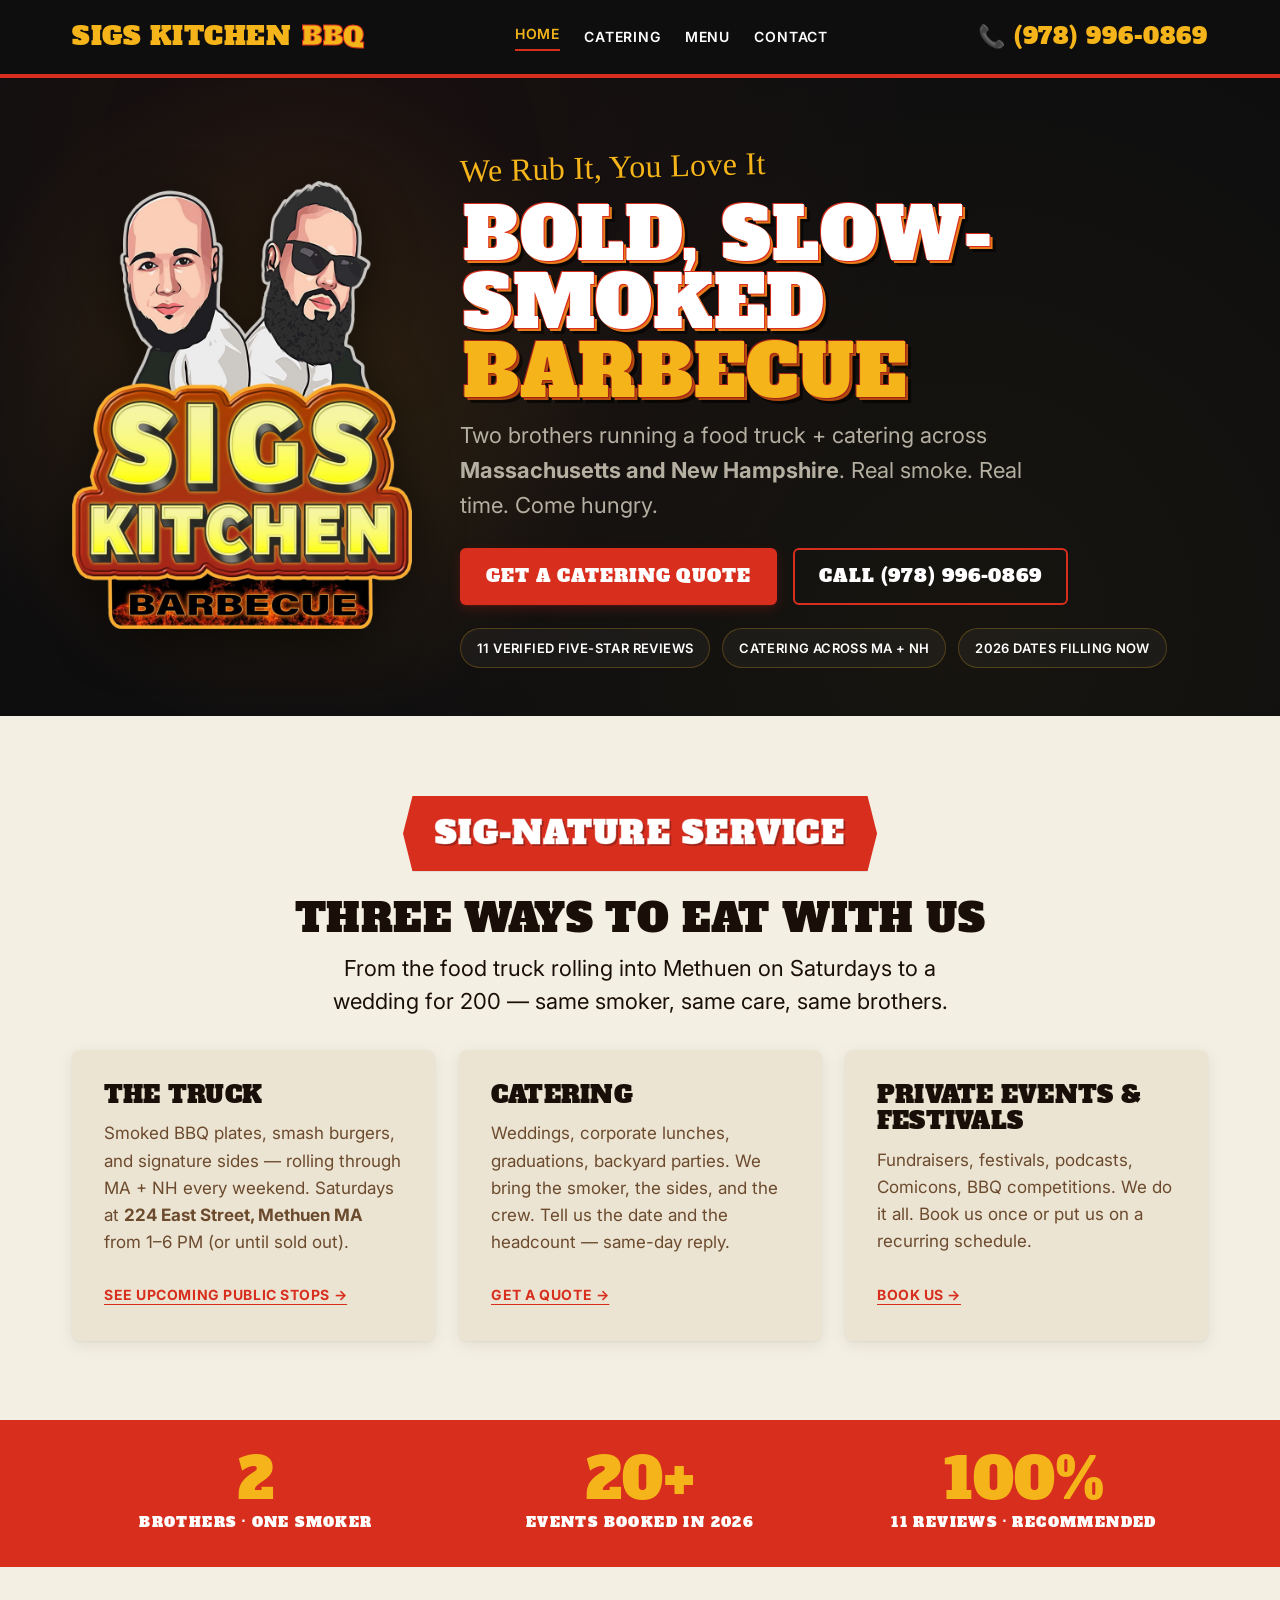
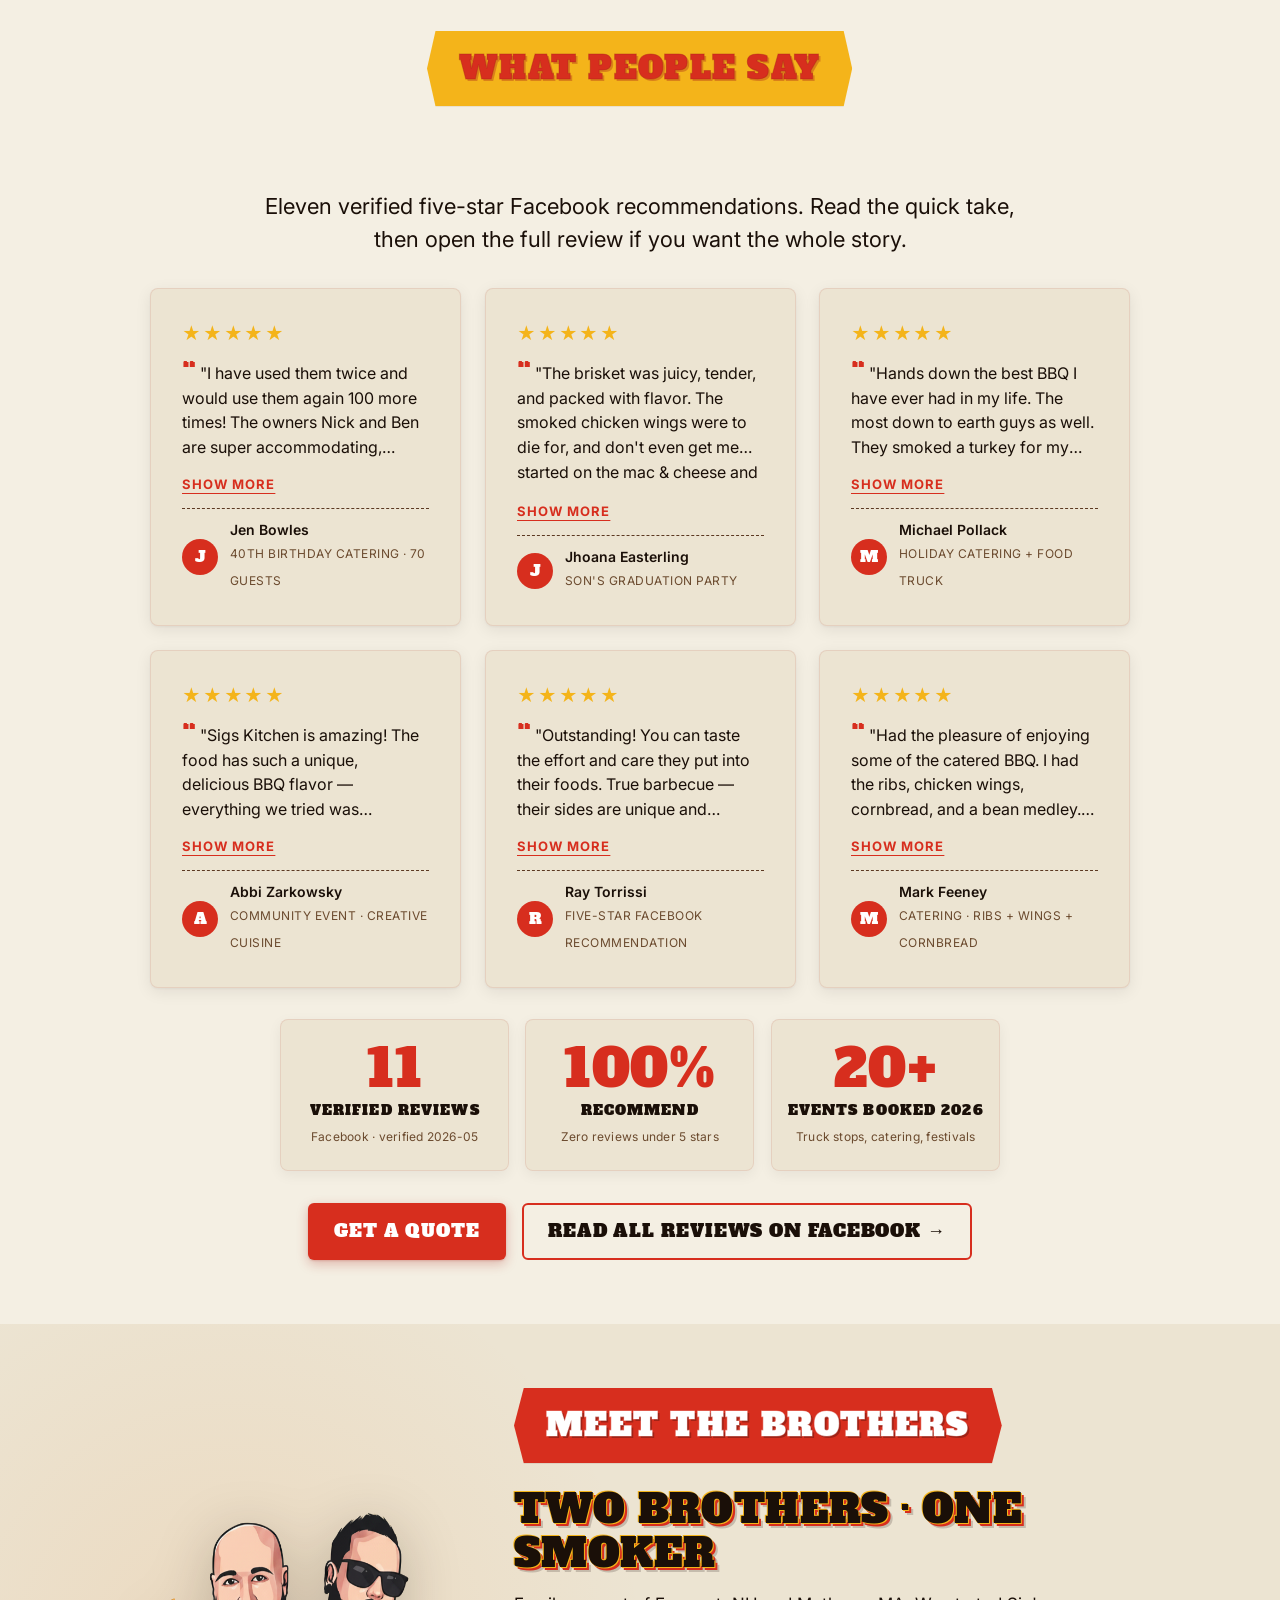
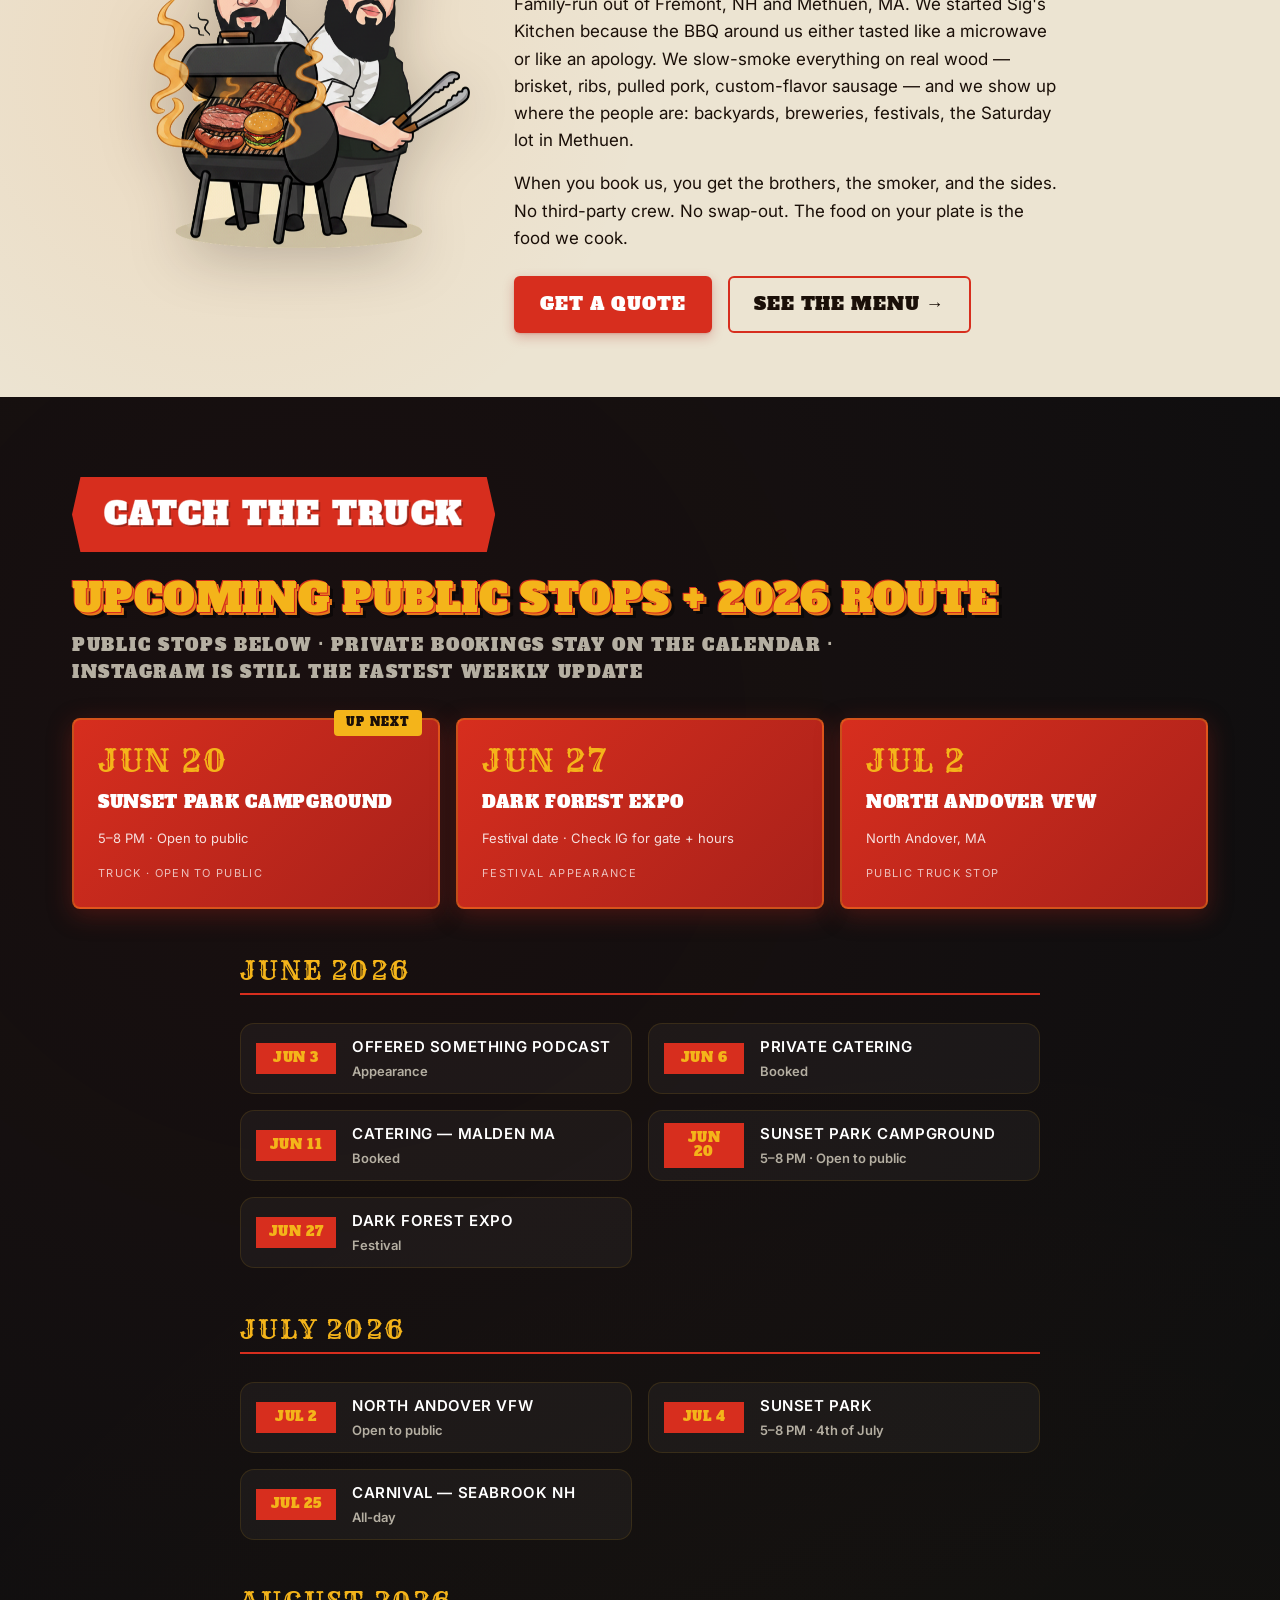
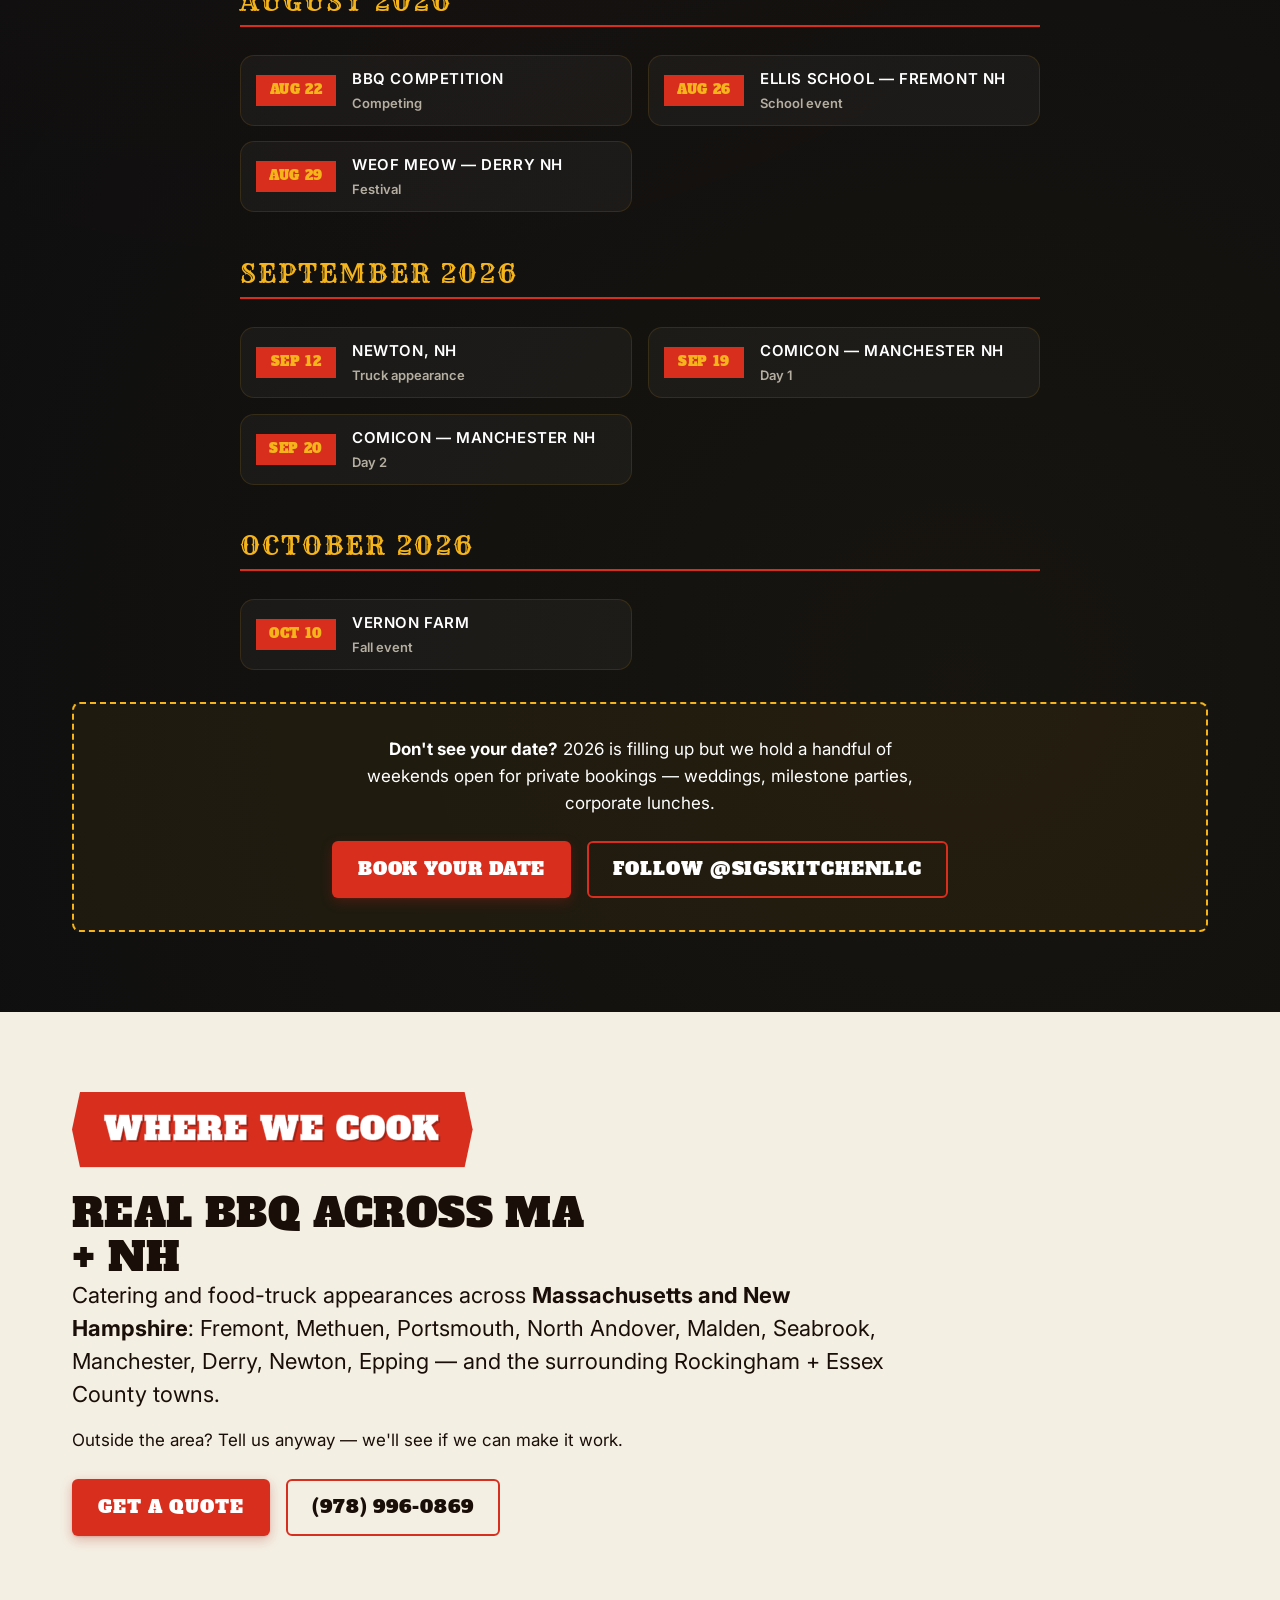
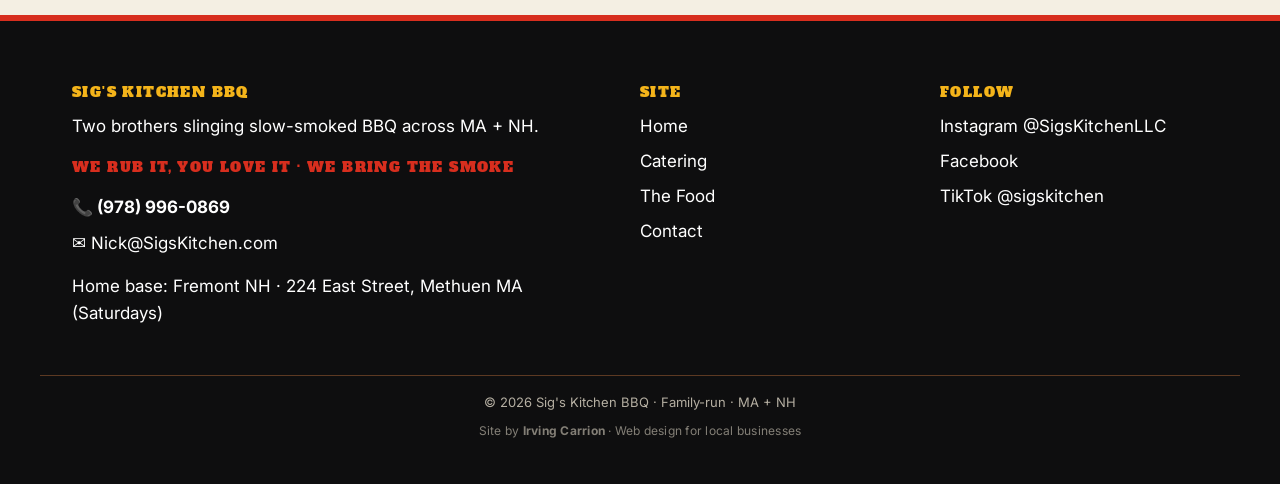
==== index.html @ d3a57be6 "Refine homepage polish after impeccable review" ====
<!doctype html>
<html lang="en">
<head>
  <meta charset="utf-8">
  <meta name="viewport" content="width=device-width, initial-scale=1, viewport-fit=cover">
  <meta name="theme-color" content="#0E0E0F">
  <title>Sig's Kitchen BBQ — Slow-Smoked BBQ Food Truck & Catering · Fremont, NH + Methuen, MA</title>
  <meta name="description" content="Slow-smoked BBQ food truck and catering by two brothers out of Fremont, NH + Methuen, MA. Real wood, real smoke. Get a catering quote or follow upcoming public stops across Massachusetts and New Hampshire.">
  <meta name="brand-slug" content="sigs-kitchen-americana-festival">
  <meta property="og:title" content="Sig's Kitchen BBQ — Slow-Smoked BBQ, Two Brothers, MA + NH">
  <meta property="og:description" content="We Rub It, You Love It. Food truck + catering. Get a quote or follow upcoming public stops.">
  <meta property="og:image" content="https://irving1211.github.io/sigs-kitchen-bbq/img/og-image.jpg?v=1">
  <meta property="og:image:width" content="1200">
  <meta property="og:image:height" content="630">
  <meta property="og:image:type" content="image/jpeg">
  <meta property="og:image:alt" content="Sig's Kitchen Barbecue logo — Nick and Ben above the SIGS KITCHEN BARBECUE wordmark">
  <meta property="og:type" content="restaurant.restaurant">
  <meta property="og:url" content="https://sigskitchen.com/">
  <meta name="twitter:card" content="summary_large_image">
  <meta name="twitter:image" content="https://irving1211.github.io/sigs-kitchen-bbq/img/og-image.jpg?v=1">
  <link rel="icon" type="image/png" href="img/sigs-kitchen-logo.png">
  <link rel="canonical" href="https://sigskitchen.com/">
  <link rel="preconnect" href="https://fonts.googleapis.com">
  <link rel="preconnect" href="https://fonts.gstatic.com" crossorigin>
  <link rel="stylesheet" href="https://fonts.googleapis.com/css2?family=Alfa+Slab+One&family=Inter:wght@400;500;600;700&family=Permanent+Marker&family=Rye&display=swap">
  <link rel="stylesheet" href="styles.css?v=9">
  <script type="application/ld+json">
  {
    "@context": "https://schema.org",
    "@type": ["Restaurant","Caterer","FoodEstablishment"],
    "@id": "https://sigskitchen.com/#business",
    "name": "Sig's Kitchen BBQ",
    "alternateName": "Sigs Kitchen BBQ",
    "url": "https://sigskitchen.com/",
    "telephone": "+1-978-996-0869",
    "email": "Nick@SigsKitchen.com",
    "priceRange": "$$",
    "servesCuisine": "American (Barbecue)",
    "image": "https://irving1211.github.io/sigs-kitchen-bbq/img/og-image.jpg",
    "description": "Slow-smoked BBQ food truck and catering by two brothers serving Massachusetts and New Hampshire.",
    "address": [
      { "@type": "PostalAddress", "addressLocality": "Fremont", "addressRegion": "NH", "addressCountry": "US" },
      { "@type": "PostalAddress", "streetAddress": "224 East Street", "addressLocality": "Methuen", "addressRegion": "MA", "addressCountry": "US" }
    ],
    "areaServed": [
      {"@type":"City","name":"Fremont, NH"},
      {"@type":"City","name":"Methuen, MA"},
      {"@type":"City","name":"Portsmouth, NH"},
      {"@type":"City","name":"North Andover, MA"},
      {"@type":"City","name":"Malden, MA"},
      {"@type":"City","name":"Manchester, NH"},
      {"@type":"City","name":"Derry, NH"},
      {"@type":"City","name":"Epping, NH"},
      {"@type":"City","name":"Seabrook, NH"},
      {"@type":"State","name":"New Hampshire"},
      {"@type":"State","name":"Massachusetts"}
    ],
    "sameAs": [
      "https://www.facebook.com/p/Sigs-Kitchen-BBQ-61572174508141/",
      "https://www.instagram.com/SigsKitchenLLC/",
      "https://www.tiktok.com/@sigskitchen"
    ],
    "aggregateRating": {
      "@type": "AggregateRating",
      "ratingValue": "5",
      "reviewCount": "11",
      "bestRating": "5",
      "worstRating": "1"
    }
  }
  </script>
  <script defer src="js/polish.js?v=9"></script>
</head>
<body>

<!-- HEADER -->
<header class="site-header">
  <div class="container site-header__inner">
    <a class="site-header__brand" href="index.html" aria-label="Sig's Kitchen BBQ home">
      <span>SIGS KITCHEN</span><span class="outline">BBQ</span>
    </a>
    <button class="site-nav__toggle" aria-controls="site-nav" aria-expanded="false" aria-label="Open menu" type="button">
      <span></span><span></span><span></span>
    </button>
    <nav class="site-nav" id="site-nav" aria-label="Main">
      <a href="index.html" class="active">Home</a>
      <a href="catering.html">Catering</a>
      <a href="menu.html">Menu</a>
      <a href="contact.html">Contact</a>
    </nav>
    <a class="site-header__phone" href="tel:+19789960869">(978) 996-0869</a>
  </div>
</header>

<!-- HERO (split layout — art beside copy on desktop, stacked on mobile) -->
<section class="hero hero--split">
  <div class="container">
    <img class="hero--split__art"
         src="img/sigs-kitchen-logo.png?v=4"
         alt="Sig's Kitchen Barbecue — official logo featuring Nick and Ben"
         width="800" height="1052" loading="eager">
    <div class="hero--split__copy">
      <span class="hero__tagline">We Rub It, You Love It</span>
      <h1>Bold, Slow-Smoked <span class="accent">Barbecue</span></h1>
      <p class="hero__subhead">Two brothers running a food truck + catering across <strong>Massachusetts and New Hampshire</strong>. Real smoke. Real time. Come hungry.</p>
      <div class="btn-group">
        <a class="btn btn--primary" href="catering.html#quote">Get a Catering Quote</a>
        <a class="btn btn--ghost-dark" href="tel:+19789960869">Call (978) 996-0869</a>
      </div>
      <ul class="hero-trust-list" aria-label="Quick proof points">
        <li>11 verified five-star reviews</li>
        <li>Catering across MA + NH</li>
        <li>2026 dates filling now</li>
      </ul>
    </div>
  </div>
</section>

<!-- SERVICE MIX -->
<section class="service-mix">
  <div class="container">
    <span class="ribbon">Sig-Nature Service</span>
    <h2 style="margin-bottom: var(--space-2);">Three ways to eat with us</h2>
    <p class="lede muted" style="max-width:46ch; margin:0 auto;">From the food truck rolling into Methuen on Saturdays to a wedding for 200 — same smoker, same care, same brothers.</p>

    <div class="service-mix__grid">
      <article class="service-card">
        <h3>The Truck</h3>
        <p>Smoked BBQ plates, smash burgers, and signature sides — rolling through MA + NH every weekend. Saturdays at <strong>224 East Street, Methuen MA</strong> from 1–6 PM (or until sold out).</p>
        <a href="#schedule">See upcoming public stops →</a>
      </article>
      <article class="service-card">
        <h3>Catering</h3>
        <p>Weddings, corporate lunches, graduations, backyard parties. We bring the smoker, the sides, and the crew. Tell us the date and the headcount — same-day reply.</p>
        <a href="catering.html#quote">Get a quote →</a>
      </article>
      <article class="service-card">
        <h3>Private Events & Festivals</h3>
        <p>Fundraisers, festivals, podcasts, Comicons, BBQ competitions. We do it all. Book us once or put us on a recurring schedule.</p>
        <a href="catering.html#quote">Book us →</a>
      </article>
    </div>
  </div>
</section>

<!-- TRUST STRIP -->
<section class="trust-strip">
  <div class="container">
    <div class="trust-strip__grid">
      <div class="trust-item">
        <span class="trust-item__num">2</span>
        <span class="trust-item__label">Brothers · One Smoker</span>
      </div>
      <div class="trust-item">
        <span class="trust-item__num">20+</span>
        <span class="trust-item__label">Events booked in 2026</span>
      </div>
      <div class="trust-item">
        <span class="trust-item__num">100%</span>
        <span class="trust-item__label">11 reviews · Recommended</span>
      </div>
    </div>
  </div>
</section>

<!-- PROOF — 3 verbatim Facebook recommendation quotes, real names, real
     events. Pulled directly from the 11 verified five-star reviews. Stat
     strip + "Read All" CTA still surface the aggregate below. -->
<section class="proof-section">
  <div class="container">
    <span class="ribbon ribbon--yellow">What People Say</span>
    <h2 style="margin-bottom: var(--space-3);">Real Smoke · Real Reviews · Real People</h2>
    <p class="lede" style="max-width:54ch; margin:0 auto;">Eleven verified five-star Facebook recommendations. Read the quick take, then open the full review if you want the whole story.</p>

    <div class="proof-grid proof-grid--expandable proof-grid--home">
      <article class="proof-card">
        <div class="proof-card__stars" role="img" aria-label="Five star rating">★★★★★</div>
        <p class="proof-card__quote">"I have used them twice and would use them again 100 more times! The owners Nick and Ben are super accommodating, hilarious and truly put love into their food. We used them as catering for a big 40th birthday party for about 70 people and everyone couldn't stop talking about the smoked meat, Mac &amp; Cheese and pickles!"</p>
        <button class="proof-card__toggle" type="button" aria-expanded="false" hidden>Show more</button>
        <div class="proof-card__attribution">
          <span class="proof-card__avatar" aria-hidden="true">J</span>
          <span>
            <span class="proof-card__name">Jen Bowles</span>
            <span class="proof-card__source">40th birthday catering · 70 guests</span>
          </span>
        </div>
      </article>

      <article class="proof-card">
        <div class="proof-card__stars" role="img" aria-label="Five star rating">★★★★★</div>
        <p class="proof-card__quote">"The brisket was juicy, tender, and packed with flavor. The smoked chicken wings were to die for, and don't even get me started on the mac &amp; cheese and potato salad. From the moment we first reached out, Nick and Ben were amazing to work with."</p>
        <button class="proof-card__toggle" type="button" aria-expanded="false" hidden>Show more</button>
        <div class="proof-card__attribution">
          <span class="proof-card__avatar" aria-hidden="true">J</span>
          <span>
            <span class="proof-card__name">Jhoana Easterling</span>
            <span class="proof-card__source">Son's graduation party</span>
          </span>
        </div>
      </article>

      <article class="proof-card">
        <div class="proof-card__stars" role="img" aria-label="Five star rating">★★★★★</div>
        <p class="proof-card__quote">"Hands down the best BBQ I have ever had in my life. The most down to earth guys as well. They smoked a turkey for my holiday event and the entire family was raving and fighting over the leftovers!"</p>
        <button class="proof-card__toggle" type="button" aria-expanded="false" hidden>Show more</button>
        <div class="proof-card__attribution">
          <span class="proof-card__avatar" aria-hidden="true">M</span>
          <span>
            <span class="proof-card__name">Michael Pollack</span>
            <span class="proof-card__source">Holiday catering + food truck</span>
          </span>
        </div>
      </article>

      <article class="proof-card">
        <div class="proof-card__stars" role="img" aria-label="Five star rating">★★★★★</div>
        <p class="proof-card__quote">"Sigs Kitchen is amazing! The food has such a unique, delicious BBQ flavor — everything we tried was incredible, and the portion sizes are HUGE! On top of that, the team is so kind and wonderful to work with."</p>
        <button class="proof-card__toggle" type="button" aria-expanded="false" hidden>Show more</button>
        <div class="proof-card__attribution">
          <span class="proof-card__avatar" aria-hidden="true">A</span>
          <span>
            <span class="proof-card__name">Abbi Zarkowsky</span>
            <span class="proof-card__source">Community event · creative cuisine</span>
          </span>
        </div>
      </article>

      <article class="proof-card">
        <div class="proof-card__stars" role="img" aria-label="Five star rating">★★★★★</div>
        <p class="proof-card__quote">"Outstanding! You can taste the effort and care they put into their foods. True barbecue — their sides are unique and perfect as well."</p>
        <button class="proof-card__toggle" type="button" aria-expanded="false" hidden>Show more</button>
        <div class="proof-card__attribution">
          <span class="proof-card__avatar" aria-hidden="true">R</span>
          <span>
            <span class="proof-card__name">Ray Torrissi</span>
            <span class="proof-card__source">Five-star Facebook recommendation</span>
          </span>
        </div>
      </article>

      <article class="proof-card">
        <div class="proof-card__stars" role="img" aria-label="Five star rating">★★★★★</div>
        <p class="proof-card__quote">"Had the pleasure of enjoying some of the catered BBQ. I had the ribs, chicken wings, cornbread, and a bean medley. These guys can COOK. The chicken wing skin was crisp with juicy meats. The ribs fell off the bone."</p>
        <button class="proof-card__toggle" type="button" aria-expanded="false" hidden>Show more</button>
        <div class="proof-card__attribution">
          <span class="proof-card__avatar" aria-hidden="true">M</span>
          <span>
            <span class="proof-card__name">Mark Feeney</span>
            <span class="proof-card__source">Catering · ribs + wings + cornbread</span>
          </span>
        </div>
      </article>
    </div>

    <!-- 3-card stat grid — equal width on desktop, clean stack on mobile. -->
    <div class="proof-stats-grid" role="group" aria-label="Sig's Kitchen verified stats">
      <div class="stat-card">
        <span class="stat-card__num" data-count-to="11">11</span>
        <span class="stat-card__label">Verified Reviews</span>
        <span class="stat-card__sub">Facebook · verified 2026-05</span>
      </div>
      <div class="stat-card">
        <span class="stat-card__num" data-count-to="100" data-count-suffix="%">100%</span>
        <span class="stat-card__label">Recommend</span>
        <span class="stat-card__sub">Zero reviews under 5 stars</span>
      </div>
      <div class="stat-card">
        <span class="stat-card__num" data-count-to="20" data-count-suffix="+">20+</span>
        <span class="stat-card__label">Events Booked 2026</span>
        <span class="stat-card__sub">Truck stops, catering, festivals</span>
      </div>
    </div>

    <div class="btn-group btn-group--center">
      <a class="btn btn--primary" href="catering.html#quote">Get a Quote</a>
      <a class="btn btn--ghost-cream" href="https://www.facebook.com/p/Sigs-Kitchen-BBQ-61572174508141/" rel="noopener" target="_blank">Read All Reviews on Facebook →</a>
    </div>
  </div>
</section>

<!-- ABOUT MINI — face + story beat -->
<section class="about-mini">
  <div class="container">
    <div class="about-mini__inner">
      <img class="about-mini__art"
           src="img/brothers-smoker.png?v=4"
           alt="The Sig's Kitchen brothers working at the smoker"
           width="320" height="320" loading="lazy">
      <div class="about-mini__copy">
        <span class="ribbon">Meet the Brothers</span>
        <h2>Two Brothers · One Smoker</h2>
        <p>Family-run out of Fremont, NH and Methuen, MA. We started Sig's Kitchen because the BBQ around us either tasted like a microwave or like an apology. We slow-smoke everything on real wood — brisket, ribs, pulled pork, custom-flavor sausage — and we show up where the people are: backyards, breweries, festivals, the Saturday lot in Methuen.</p>
        <p>When you book us, you get the brothers, the smoker, and the sides. No third-party crew. No swap-out. The food on your plate is the food we cook.</p>
        <div class="btn-group">
          <a class="btn btn--primary" href="catering.html#quote">Get a Quote</a>
          <a class="btn btn--ghost-cream" href="menu.html">See the Menu →</a>
        </div>
      </div>
    </div>
  </div>
</section>

<!-- 2026 SCHEDULE — Catch the Truck (3 next-stop hero cards + month-grouped grid + inline CTA) -->
<section class="schedule schedule--enhanced" id="schedule">
  <div class="container">
    <span class="ribbon">Catch the Truck</span>
    <h2>Upcoming Public Stops + 2026 Route</h2>
    <p class="schedule__subhead">Public stops below · private bookings stay on the calendar · Instagram is still the fastest weekly update</p>

    <!-- NEXT 3 STOPS — hero cards -->
    <div class="schedule__hero" aria-label="Next three stops">
      <article class="next-stop-card">
        <span class="next-stop-card__badge">Up Next</span>
        <span class="next-stop-card__date">JUN 20</span>
        <span class="next-stop-card__where">Sunset Park Campground</span>
        <span class="next-stop-card__time">5–8 PM · Open to public</span>
        <span class="next-stop-card__type">Truck · Open to public</span>
      </article>
      <article class="next-stop-card">
        <span class="next-stop-card__date">JUN 27</span>
        <span class="next-stop-card__where">Dark Forest Expo</span>
        <span class="next-stop-card__time">Festival date · Check IG for gate + hours</span>
        <span class="next-stop-card__type">Festival appearance</span>
      </article>
      <article class="next-stop-card">
        <span class="next-stop-card__date">JUL 2</span>
        <span class="next-stop-card__where">North Andover VFW</span>
        <span class="next-stop-card__time">North Andover, MA</span>
        <span class="next-stop-card__type">Public truck stop</span>
      </article>
    </div>

    <!-- FULL ROUTE — month-grouped -->
    <div class="schedule__list" aria-label="Full 2026 route">
      <h3 class="schedule__month-header">June 2026</h3>
      <div class="schedule__item"><span class="schedule__date">JUN 3</span><span class="schedule__where">Offered Something Podcast<span class="schedule__time">Appearance</span></span></div>
      <div class="schedule__item"><span class="schedule__date">JUN 6</span><span class="schedule__where">Private Catering<span class="schedule__time">Booked</span></span></div>
      <div class="schedule__item"><span class="schedule__date">JUN 11</span><span class="schedule__where">Catering — Malden MA<span class="schedule__time">Booked</span></span></div>
      <div class="schedule__item"><span class="schedule__date">JUN 20</span><span class="schedule__where">Sunset Park Campground<span class="schedule__time">5–8 PM · Open to public</span></span></div>
      <div class="schedule__item"><span class="schedule__date">JUN 27</span><span class="schedule__where">Dark Forest Expo<span class="schedule__time">Festival</span></span></div>

      <h3 class="schedule__month-header">July 2026</h3>
      <div class="schedule__item"><span class="schedule__date">JUL 2</span><span class="schedule__where">North Andover VFW<span class="schedule__time">Open to public</span></span></div>
      <div class="schedule__item"><span class="schedule__date">JUL 4</span><span class="schedule__where">Sunset Park<span class="schedule__time">5–8 PM · 4th of July</span></span></div>
      <div class="schedule__item"><span class="schedule__date">JUL 25</span><span class="schedule__where">Carnival — Seabrook NH<span class="schedule__time">All-day</span></span></div>

      <h3 class="schedule__month-header">August 2026</h3>
      <div class="schedule__item"><span class="schedule__date">AUG 22</span><span class="schedule__where">BBQ Competition<span class="schedule__time">Competing</span></span></div>
      <div class="schedule__item"><span class="schedule__date">AUG 26</span><span class="schedule__where">Ellis School — Fremont NH<span class="schedule__time">School event</span></span></div>
      <div class="schedule__item"><span class="schedule__date">AUG 29</span><span class="schedule__where">WEOF Meow — Derry NH<span class="schedule__time">Festival</span></span></div>

      <h3 class="schedule__month-header">September 2026</h3>
      <div class="schedule__item"><span class="schedule__date">SEP 12</span><span class="schedule__where">Newton, NH<span class="schedule__time">Truck appearance</span></span></div>
      <div class="schedule__item"><span class="schedule__date">SEP 19</span><span class="schedule__where">Comicon — Manchester NH<span class="schedule__time">Day 1</span></span></div>
      <div class="schedule__item"><span class="schedule__date">SEP 20</span><span class="schedule__where">Comicon — Manchester NH<span class="schedule__time">Day 2</span></span></div>

      <h3 class="schedule__month-header">October 2026</h3>
      <div class="schedule__item"><span class="schedule__date">OCT 10</span><span class="schedule__where">Vernon Farm<span class="schedule__time">Fall event</span></span></div>
    </div>

    <!-- INLINE CTA inside the schedule block -->
    <div class="schedule__inline-cta">
      <p><strong>Don't see your date?</strong> 2026 is filling up but we hold a handful of weekends open for private bookings — weddings, milestone parties, corporate lunches.</p>
      <div class="btn-group btn-group--center">
        <a class="btn btn--primary" href="catering.html#quote">Book Your Date</a>
        <a class="btn btn--ghost-dark" href="https://www.instagram.com/SigsKitchenLLC/" rel="noopener" target="_blank">Follow @SigsKitchenLLC</a>
      </div>
    </div>
  </div>
</section>

<!-- SERVICE AREA -->
<section class="surface-cream">
  <div class="container">
    <span class="ribbon">Where We Cook</span>
    <h2 style="max-width:18ch;">Real BBQ across MA + NH</h2>
    <p class="lede">Catering and food-truck appearances across <strong>Massachusetts and New Hampshire</strong>: Fremont, Methuen, Portsmouth, North Andover, Malden, Seabrook, Manchester, Derry, Newton, Epping — and the surrounding Rockingham + Essex County towns.</p>
    <p>Outside the area? Tell us anyway — we'll see if we can make it work.</p>
    <div class="btn-group">
      <a class="btn btn--primary" href="catering.html#quote">Get a Quote</a>
      <a class="btn btn--ghost-cream" href="tel:+19789960869">(978) 996-0869</a>
    </div>
  </div>
</section>

<!-- FOOTER -->
<footer class="site-footer">
  <div class="container site-footer__grid">
    <div>
      <h3>Sig's Kitchen BBQ</h3>
      <p>Two brothers slinging slow-smoked BBQ across MA + NH.</p>
      <p class="tagline">We Rub It, You Love It · We Bring the Smoke</p>
      <p style="margin-top: var(--space-3);">
        <a href="tel:+19789960869"><strong>📞 (978) 996-0869</strong></a>
        <a href="mailto:Nick@SigsKitchen.com">✉ Nick@SigsKitchen.com</a>
      </p>
      <p class="muted">Home base: Fremont NH · 224 East Street, Methuen MA (Saturdays)</p>
    </div>
    <div>
      <h3>Site</h3>
      <a href="index.html">Home</a>
      <a href="catering.html">Catering</a>
      <a href="menu.html">The Food</a>
      <a href="contact.html">Contact</a>
    </div>
    <div>
      <h3>Follow</h3>
      <a href="https://www.instagram.com/SigsKitchenLLC/" target="_blank" rel="noopener">Instagram @SigsKitchenLLC</a>
      <a href="https://www.facebook.com/p/Sigs-Kitchen-BBQ-61572174508141/" target="_blank" rel="noopener">Facebook</a>
      <a href="https://www.tiktok.com/@sigskitchen" target="_blank" rel="noopener">TikTok @sigskitchen</a>
    </div>
  </div>
  <div class="container site-footer__legal">
    © 2026 Sig's Kitchen BBQ · Family-run · MA + NH
  </div>
  <div class="container site-footer__credit">Site by <strong>Irving Carrion</strong> · Web design for local businesses</div>
</footer>

<!-- MOBILE STICKY BAR -->
<nav class="mobile-bar" aria-label="Quick actions">
  <a class="call" href="tel:+19789960869">📞 Call</a>
  <a class="quote" href="catering.html#quote">Get a Quote</a>
</nav>

</body>
</html>
---- styles.css ----
/* =========================================================================
   Sig's Kitchen BBQ — sigs-kitchen-americana-festival design system
   Per _brand/sigs-kitchen-design-system.md
   Loaded as design-system-constraints Mode A output
   ========================================================================= */

/* ---------- TOKENS ---------- */
:root {
  /* Palette (matches their FB poster palette exactly) */
  --bg-primary:    #0E0E0F;
  --bg-warm-cream: #F4EFE3;
  --bg-cream-deep: #ECE4D2;
  --accent-red:    #D72E1E;
  --accent-red-dk: #A8211A;
  --accent-yellow: #F4B41A;
  --accent-orange: #E87A1B;
  --text-on-dark:  #FFFFFF;
  --text-on-cream: #1A0F08;
  --text-muted-dark: #B5AFA2;
  --text-muted-cream: #6B4A2E;
  --border-warm:   #5C3922;
  --shadow-warm:   rgba(20, 8, 4, 0.15);

  /* Spacing (8pt grid) */
  --space-1: 8px;
  --space-2: 12px;
  --space-3: 16px;
  --space-4: 24px;
  --space-5: 32px;
  --space-6: 48px;
  --space-7: 64px;
  --space-8: 80px;
  --space-9: 120px;

  /* Type scale (fluid) */
  --fs-body:     clamp(16px, 1.5vw + 12px, 17px);
  --fs-h3:       clamp(20px, 2vw + 16px, 24px);
  --fs-h2:       clamp(28px, 3vw + 20px, 40px);
  --fs-h1:       clamp(40px, 6vw + 24px, 72px);

  /* Type stacks */
  --font-display: 'Alfa Slab One', 'Anton', 'Bebas Neue', Impact, sans-serif;
  --font-body:    'Inter', -apple-system, system-ui, sans-serif;
  /* Poster typography (2026-05-16 Pass C): brush script + Western stamp. */
  --font-script:  'Permanent Marker', 'Caveat Brush', 'Bradley Hand', cursive;
  --font-stamp:   'Rye', 'Alfa Slab One', Impact, sans-serif;

  /* Radii */
  --r-btn: 6px;
  --r-card: 8px;
}

/* ---------- RESET ---------- */
*,*::before,*::after { box-sizing: border-box; }
html { -webkit-text-size-adjust: 100%; }
body {
  margin: 0;
  overflow-x: hidden;
  font-family: var(--font-body);
  font-size: var(--fs-body);
  line-height: 1.6;
  color: var(--text-on-cream);
  background: var(--bg-warm-cream);
  -webkit-font-smoothing: antialiased;
}
img { max-width: 100%; height: auto; display: block; }
a { color: inherit; text-decoration: none; }
button { font-family: inherit; cursor: pointer; }

/* ---------- LAYOUT ---------- */
.container {
  width: 100%;
  max-width: 1200px;
  margin: 0 auto;
  padding-inline: var(--space-3);
}
@media (min-width: 768px) {
  .container { padding-inline: var(--space-5); }
}

section { padding-block: var(--space-7); }
@media (min-width: 1024px) { section { padding-block: var(--space-8); } }

/* Surface modes */
.surface-dark {
  background: var(--bg-primary);
  color: var(--text-on-dark);
}
.surface-dark p { color: var(--text-on-dark); }
.surface-dark .muted { color: var(--text-muted-dark); }

.surface-cream {
  background: var(--bg-warm-cream);
  color: var(--text-on-cream);
}
.surface-cream .muted { color: var(--text-muted-cream); }

.surface-cream-deep { background: var(--bg-cream-deep); }

/* ---------- HEADER ---------- */
.site-header {
  background: var(--bg-primary);
  color: var(--text-on-dark);
  border-bottom: 4px solid var(--accent-red);
  padding-block: var(--space-2);
  position: sticky;
  top: 0;
  z-index: 50;
}
@media (min-width: 768px) { .site-header { padding-block: var(--space-3); } }
.site-header__inner {
  display: flex;
  align-items: center;
  justify-content: space-between;
  gap: var(--space-2);
}
.site-header__brand {
  display: flex;
  align-items: center;
  gap: var(--space-2);
  font-family: var(--font-display);
  font-size: clamp(18px, 2vw + 8px, 26px);
  letter-spacing: 0.02em;
  text-transform: uppercase;
  color: var(--accent-yellow);
  white-space: nowrap;
}
.site-header__brand span.outline { -webkit-text-stroke: 1px var(--accent-red); }
.site-header__phone {
  font-family: var(--font-display);
  font-size: clamp(16px, 2vw, 22px);
  color: var(--accent-yellow);
  letter-spacing: 0.04em;
  white-space: nowrap;
  display: none; /* sticky mobile-bar already exposes Call; this would compete. */
}
.site-header__phone::before { content: none; }
@media (min-width: 768px) {
  .site-header__phone { display: inline; }
  .site-header__phone::before { content: "📞 "; }
}
.site-header__phone:hover { color: var(--text-on-dark); }

/* Nav — mobile drawer < 768px, horizontal row >= 768px */
.site-nav {
  position: absolute;
  top: 100%;
  left: 0;
  right: 0;
  background: var(--bg-primary);
  border-top: 2px solid var(--accent-red);
  flex-direction: column;
  align-items: stretch;
  padding: var(--space-2) var(--space-4);
  display: none;
  z-index: 49;
  box-shadow: 0 12px 28px rgba(0,0,0,0.45);
}
.site-nav.is-open { display: flex; }
.site-nav a {
  color: var(--text-on-dark);
  font-weight: 700;
  font-family: var(--font-display);
  font-size: 18px;
  letter-spacing: 0.06em;
  text-transform: uppercase;
  padding: var(--space-3) var(--space-1);
  border-bottom: 1px solid rgba(255,255,255,0.08);
  margin: 0;
}
.site-nav a:last-child { border-bottom: none; }
.site-nav a:hover { color: var(--accent-yellow); }
.site-nav a.active { color: var(--accent-yellow); }

/* Hamburger toggle — mobile only */
.site-nav__toggle {
  display: flex;
  flex-direction: column;
  justify-content: center;
  align-items: center;
  width: 44px;
  height: 44px;
  background: transparent;
  border: 1px solid var(--accent-yellow);
  border-radius: 4px;
  cursor: pointer;
  padding: 0;
  margin-left: auto;
  flex-shrink: 0;
}
.site-nav__toggle:focus-visible {
  outline: 2px solid var(--accent-yellow);
  outline-offset: 2px;
}
.site-nav__toggle span {
  display: block;
  width: 22px;
  height: 2px;
  background: var(--accent-yellow);
  border-radius: 2px;
  margin: 2px 0;
  transition: transform 0.2s ease, opacity 0.2s ease;
}
.site-nav__toggle[aria-expanded="true"] span:nth-child(1) { transform: translateY(6px) rotate(45deg); }
.site-nav__toggle[aria-expanded="true"] span:nth-child(2) { opacity: 0; }
.site-nav__toggle[aria-expanded="true"] span:nth-child(3) { transform: translateY(-6px) rotate(-45deg); }

@media (min-width: 768px) {
  .site-nav {
    position: static;
    background: transparent;
    border-top: none;
    flex-direction: row;
    padding: 0;
    display: flex;
    box-shadow: none;
    align-items: center;
  }
  .site-nav a {
    margin-inline: var(--space-2);
    padding: 0;
    border-bottom: none;
    font-size: 14px;
    font-family: inherit;
    font-weight: 600;
  }
  .site-nav a.active {
    border-bottom: 2px solid var(--accent-red);
    padding-bottom: 4px;
  }
  .site-nav__toggle { display: none; }
}

/* ---------- TYPE ---------- */
h1, h2, h3 {
  font-family: var(--font-display);
  font-weight: 400; /* display fonts are inherently bold */
  text-transform: uppercase;
  line-height: 1.1;
  letter-spacing: 0.01em;
  margin: 0;
}
h1 { font-size: var(--fs-h1); }
h2 { font-size: var(--fs-h2); }
h3 { font-size: var(--fs-h3); }
p { margin: 0 0 var(--space-3); max-width: 65ch; }
.lede { font-size: clamp(18px, 1.5vw + 14px, 22px); line-height: 1.5; max-width: 60ch; }

/* ---------- BANNER RIBBONS (signature device) ---------- */
.ribbon {
  display: inline-block;
  background: var(--accent-red);
  color: var(--text-on-dark);
  font-family: var(--font-display);
  text-transform: uppercase;
  padding: var(--space-2) var(--space-5);
  margin-bottom: var(--space-4);
  letter-spacing: 0.04em;
  /* notched ends — wrestling-poster vibe */
  clip-path: polygon(2% 0, 98% 0, 100% 50%, 98% 100%, 2% 100%, 0 50%);
  font-size: clamp(20px, 2.5vw + 8px, 32px);
  -webkit-text-stroke: 1px rgba(255,255,255,0.4);
}
.ribbon--yellow {
  background: var(--accent-yellow);
  color: var(--accent-red);
  -webkit-text-stroke: 1px rgba(168,33,26,0.4);
}

/* ---------- BUTTONS ---------- */
.btn {
  display: inline-flex;
  align-items: center;
  justify-content: center;
  gap: var(--space-1);
  min-height: 52px;
  padding: var(--space-2) var(--space-4);
  font-family: var(--font-display);
  font-size: clamp(15px, 1vw + 10px, 18px);
  letter-spacing: 0.05em;
  text-transform: uppercase;
  border-radius: var(--r-btn);
  border: 2px solid transparent;
  transition: background-color 0.15s, color 0.15s, border-color 0.15s;
}
.btn--primary {
  background: var(--accent-red);
  color: var(--text-on-dark);
}
.btn--primary:hover { background: var(--accent-red-dk); }
.btn--primary:focus-visible { outline: 3px solid var(--accent-yellow); outline-offset: 2px; }

.btn--secondary {
  background: var(--accent-yellow);
  color: var(--text-on-cream);
}
.btn--secondary:hover { background: var(--accent-orange); }

.btn--ghost-dark {
  background: transparent;
  color: var(--text-on-dark);
  border: 2px solid var(--accent-red);
}
.btn--ghost-dark:hover { background: var(--accent-red); }

.btn--ghost-cream {
  background: transparent;
  color: var(--text-on-cream);
  border: 2px solid var(--accent-red);
}
.btn--ghost-cream:hover { background: var(--accent-red); color: var(--text-on-dark); }

.btn-group {
  display: flex;
  flex-wrap: wrap;
  gap: var(--space-3);
  margin-top: var(--space-4);
}

/* ---------- HERO ---------- */
.hero {
  background: var(--bg-primary);
  color: var(--text-on-dark);
  padding-block: var(--space-8) var(--space-7);
  text-align: center;
  position: relative;
  overflow: hidden;
}
.hero__brothers {
  width: clamp(200px, 35vw, 320px);
  margin: 0 auto var(--space-3);
}
.hero__tagline {
  display: inline-block;
  font-family: var(--font-script);
  color: var(--accent-yellow);
  font-size: clamp(20px, 2vw + 10px, 32px);
  letter-spacing: 0.01em;
  text-transform: none;
  margin-bottom: var(--space-2);
  transform: rotate(-1.5deg);
  text-shadow: 2px 2px 0 rgba(0,0,0,0.45);
}
@media (prefers-reduced-motion: reduce) { .hero__tagline { transform: none; } }
.hero h1 {
  color: var(--text-on-dark);
  font-size: clamp(44px, 7vw + 16px, 96px);
  line-height: 0.95;
  max-width: 18ch;
  margin: 0 auto var(--space-4);
}
.hero h1 .accent { color: var(--accent-yellow); }
.hero__subhead {
  font-size: clamp(18px, 1.5vw + 14px, 22px);
  max-width: 50ch;
  margin: 0 auto var(--space-5);
  color: var(--text-muted-dark);
}
.hero .btn-group { justify-content: center; }

/* ---------- SERVICE MIX ---------- */
.service-mix {
  background: var(--bg-warm-cream);
  text-align: center;
}
.service-mix__grid {
  display: grid;
  gap: var(--space-4);
  margin-top: var(--space-5);
  grid-template-columns: 1fr;
}
@media (min-width: 768px) {
  .service-mix__grid { grid-template-columns: repeat(2, minmax(0, 1fr)); }
  .service-mix__grid > .service-card:nth-child(3) { grid-column: 1 / -1; }
}
@media (min-width: 1100px) {
  .service-mix__grid { grid-template-columns: repeat(3, minmax(0, 1fr)); }
  .service-mix__grid > .service-card:nth-child(3) { grid-column: auto; }
}
.service-card {
  background: var(--bg-cream-deep);
  border-radius: var(--r-card);
  padding: var(--space-5);
  text-align: left;
  box-shadow: 0 4px 14px rgba(20,8,4,0.05), inset 0 0 0 1px rgba(168,33,26,0.10);
}
.service-card h3 { color: var(--text-on-cream); margin-bottom: var(--space-2); }
.service-card p { color: var(--text-muted-cream); }
.service-card a {
  display: inline-block;
  margin-top: var(--space-2);
  color: var(--accent-red);
  font-weight: 700;
  text-decoration: underline;
  text-underline-offset: 4px;
  text-transform: uppercase;
  font-size: 14px;
  letter-spacing: 0.04em;
}

/* ---------- TRUST STRIP ---------- */
.trust-strip {
  background: var(--accent-red);
  color: var(--text-on-dark);
  padding-block: var(--space-5);
  text-align: center;
}
.trust-strip__grid {
  display: grid;
  gap: var(--space-3);
  grid-template-columns: 1fr;
}
@media (min-width: 768px) { .trust-strip__grid { grid-template-columns: repeat(3, 1fr); } }
.trust-item__num {
  font-family: var(--font-display);
  font-size: clamp(32px, 4vw + 16px, 56px);
  color: var(--accent-yellow);
  display: block;
  line-height: 1;
}
.trust-item__label {
  font-family: var(--font-display);
  text-transform: uppercase;
  font-size: 14px;
  letter-spacing: 0.1em;
  margin-top: var(--space-1);
  color: var(--text-on-dark);
}

/* ---------- TESTIMONIAL ---------- */
.testimonial {
  background: var(--bg-warm-cream);
  text-align: center;
}
.testimonial__quote {
  font-family: var(--font-display);
  font-size: clamp(22px, 2.5vw + 14px, 36px);
  color: var(--text-on-cream);
  font-weight: 400;
  line-height: 1.2;
  max-width: 22ch;
  margin: 0 auto var(--space-3);
}
.testimonial__quote::before { content: "“"; font-size: 1.4em; line-height: 0; vertical-align: -0.2em; }
.testimonial__quote::after  { content: "”"; font-size: 1.4em; line-height: 0; vertical-align: -0.2em; }
.testimonial__attribution {
  font-family: var(--font-body);
  font-size: 14px;
  color: var(--text-muted-cream);
  text-transform: uppercase;
  letter-spacing: 0.08em;
}

/* ---------- SCHEDULE / EVENTS ---------- */
.schedule {
  background: var(--bg-primary);
  color: var(--text-on-dark);
}
.schedule h2 { color: var(--accent-yellow); margin-bottom: var(--space-2); }
.schedule__subhead {
  font-family: var(--font-display);
  color: var(--text-muted-dark);
  text-transform: uppercase;
  letter-spacing: 0.1em;
  margin-bottom: var(--space-5);
}
.schedule__list {
  display: grid;
  gap: var(--space-2);
  grid-template-columns: 1fr;
  max-width: 800px;
  margin: 0 auto;
}
@media (min-width: 768px) { .schedule__list { grid-template-columns: 1fr 1fr; gap: var(--space-3); } }
.schedule__item {
  display: grid;
  grid-template-columns: 80px 1fr;
  gap: var(--space-3);
  padding: var(--space-2) var(--space-3);
  background: rgba(255,255,255,0.04);
  border-radius: 14px;
  box-shadow: inset 0 0 0 1px rgba(244,180,26,0.12);
  align-items: center;
}
.schedule__date {
  font-family: var(--font-display);
  color: var(--accent-yellow);
  background: var(--accent-red);
  padding: var(--space-1) var(--space-2);
  text-align: center;
  letter-spacing: 0.04em;
  font-size: 13px;
  text-transform: uppercase;
  line-height: 1.1;
}
.schedule__where {
  font-weight: 600;
  text-transform: uppercase;
  letter-spacing: 0.04em;
  font-size: 15px;
}
.schedule__time {
  color: var(--text-muted-dark);
  font-size: 13px;
  display: block;
  margin-top: 2px;
  text-transform: none;
  letter-spacing: 0;
}

/* ---------- MENU PAGE ---------- */
.menu-section { padding-block: var(--space-7); }
.menu-section__header { text-align: center; margin-bottom: var(--space-5); }
.menu-grid {
  display: grid;
  gap: var(--space-4) var(--space-6);
  grid-template-columns: 1fr;
  max-width: 880px;
  margin: 0 auto;
}
@media (min-width: 768px) { .menu-grid { grid-template-columns: 1fr 1fr; } }
.menu-item {
  border-bottom: 1px solid var(--border-warm);
  padding-bottom: var(--space-3);
}
.menu-item__head {
  display: flex;
  flex-wrap: wrap;
  justify-content: space-between;
  align-items: baseline;
  gap: var(--space-1) var(--space-2);
  margin-bottom: var(--space-1);
}
.menu-item__name {
  flex: 1 1 auto;
  min-width: 0;
  font-family: var(--font-display);
  font-size: clamp(17px, 1vw + 12px, 20px);
  text-transform: uppercase;
  letter-spacing: 0.02em;
  color: var(--text-on-cream);
}
.menu-item__price {
  flex: 0 0 auto;
  font-family: var(--font-display);
  font-size: clamp(18px, 1.2vw + 12px, 22px);
  color: var(--accent-red);
  white-space: nowrap;
  font-variant-numeric: tabular-nums;
}

/* Catering sample-menu variant — descriptors (not prices) get an eyebrow
   subtitle treatment below the name. Consistent layout regardless of
   descriptor length: no more half-stacked, half-side-by-side mix. */
.menu-grid--meta .menu-item__head {
  flex-direction: column;
  align-items: flex-start;
  gap: 2px;
}
.menu-grid--meta .menu-item__price {
  font-family: var(--font-body);
  font-size: 11px;
  font-weight: 700;
  letter-spacing: 0.12em;
  text-transform: uppercase;
  color: var(--accent-red);
  white-space: normal;
  font-variant-numeric: normal;
}
.menu-item__desc {
  font-size: 15px;
  color: var(--text-muted-cream);
  margin: 0;
  line-height: 1.5;
}

.sample-menu__cta {
  display: flex;
  justify-content: center;
  margin-top: var(--space-6);
}
.sample-menu__cta .btn {
  margin-inline: auto;
}

/* ---------- CATERING FORM ---------- */
.catering-form-wrap {
  background: var(--bg-cream-deep);
  border-radius: var(--r-card);
  padding: var(--space-5);
  max-width: 640px;
  margin: var(--space-5) auto 0;
}
.catering-form-wrap h3 { margin-bottom: var(--space-3); }
.field {
  margin-bottom: var(--space-3);
}
.field label {
  display: block;
  font-weight: 600;
  margin-bottom: var(--space-1);
  font-size: 14px;
  text-transform: uppercase;
  letter-spacing: 0.04em;
  color: var(--text-on-cream);
}
.field input,
.field select,
.field textarea {
  width: 100%;
  font-family: inherit;
  font-size: 16px;
  min-height: 48px;
  padding: var(--space-2) var(--space-3);
  border: 2px solid var(--border-warm);
  background: var(--bg-warm-cream);
  border-radius: var(--r-btn);
  color: var(--text-on-cream);
}
.field textarea { min-height: 120px; resize: vertical; }
.field input:focus,
.field select:focus,
.field textarea:focus {
  outline: 3px solid var(--accent-yellow);
  outline-offset: 0;
  border-color: var(--accent-red);
}
.field--row {
  display: grid;
  grid-template-columns: 1fr;
  gap: var(--space-2);
}
.field--row > .field {
  min-width: 0;
}
.field input[type="date"] {
  min-width: 0;
}
@media (min-width: 720px) {
  .field--row { grid-template-columns: repeat(2, minmax(0, 1fr)); gap: var(--space-3); }
}
.field--row--event {
  grid-template-columns: 1fr;
}
@media (min-width: 1080px) {
  .field--row--event { grid-template-columns: repeat(2, minmax(0, 1fr)); }
}

/* ---------- FOOTER ---------- */
.site-footer {
  background: var(--bg-primary);
  color: var(--text-on-dark);
  padding-block: var(--space-7) var(--space-5);
  border-top: 6px solid var(--accent-red);
}
.site-footer__grid {
  display: grid;
  gap: var(--space-5);
  grid-template-columns: 1fr;
}
@media (min-width: 768px) {
  .site-footer__grid { grid-template-columns: 2fr 1fr 1fr; }
}
.site-footer h3,
.site-footer h4 {
  font-family: var(--font-display);
  color: var(--accent-yellow);
  font-size: 14px;
  letter-spacing: 0.1em;
  text-transform: uppercase;
  margin: 0 0 var(--space-2);
}
.site-footer a {
  display: block;
  color: var(--text-on-dark);
  margin-bottom: var(--space-1);
}
.site-footer a:hover { color: var(--accent-yellow); }
.site-footer .tagline {
  font-family: var(--font-display);
  color: var(--accent-red);
  text-transform: uppercase;
  letter-spacing: 0.1em;
  font-size: 14px;
  margin-top: var(--space-3);
}
.site-footer__credit {
  text-align: center;
  font-size: 12px;
  color: var(--text-muted-dark);
  padding-top: var(--space-1);
  padding-bottom: var(--space-2);
  opacity: 0.7;
  letter-spacing: 0.02em;
}
.site-footer__credit a { color: inherit; text-decoration: underline; text-underline-offset: 2px; }
.site-footer__credit a:hover { color: var(--accent-yellow); opacity: 1; }

.site-footer__legal {
  border-top: 1px solid var(--border-warm);
  margin-top: var(--space-5);
  padding-top: var(--space-3);
  font-size: 13px;
  color: var(--text-muted-dark);
  text-align: center;
}

/* ---------- MOBILE BOTTOM BAR (always-visible call/quote) ---------- */
.mobile-bar {
  position: fixed;
  bottom: 0;
  inset-inline: 0;
  display: flex;
  background: var(--bg-primary);
  border-top: 3px solid var(--accent-red);
  z-index: 60;
}
.mobile-bar a {
  flex: 1;
  padding: var(--space-2);
  text-align: center;
  font-family: var(--font-display);
  text-transform: uppercase;
  font-size: 13px;
  letter-spacing: 0.05em;
  color: var(--text-on-dark);
}
.mobile-bar a + a { border-left: 1px solid var(--border-warm); }
.mobile-bar .call    { color: var(--accent-yellow); }
.mobile-bar .quote   { background: var(--accent-red); }
@media (min-width: 768px) { .mobile-bar { display: none; } }

/* Mobile bar takes up space; pad body bottom only on mobile */
@media (max-width: 767px) { body { padding-bottom: 60px; } }

/* ---------- A11y + Motion ---------- */
:focus-visible { outline: 3px solid var(--accent-yellow); outline-offset: 2px; }
@media (prefers-reduced-motion: reduce) {
  * { transition: none !important; animation: none !important; }
}

/* ---------- UTILITY CLASSES (post-review refactor) ---------- */
.u-text-center { text-align: center; }
.u-text-yellow { color: var(--accent-yellow); }
.u-text-red    { color: var(--accent-red); }
.u-text-muted-cream { color: var(--text-muted-cream); }
.u-text-muted-dark  { color: var(--text-muted-dark); }
.u-italic { font-style: italic; }
.u-mt-md  { margin-top: var(--space-3); }
.u-mt-lg  { margin-top: var(--space-5); }
.u-mt-xl  { margin-top: var(--space-7); }
.u-mb-md  { margin-bottom: var(--space-3); }
.u-mx-auto { margin-left: auto; margin-right: auto; }
.u-max-46 { max-width: 46ch; }
.u-max-48 { max-width: 48ch; }
.u-max-60 { max-width: 60ch; }
.u-max-18ch { max-width: 18ch; }
.u-flex-center { display: flex; justify-content: center; }
.u-grid-2col-cols { columns: 2; }

/* Numbered service-card pattern (catering.html "How it works") */
.step-card { text-align: center; }
.step-card__num {
  font-family: var(--font-display);
  color: var(--accent-red);
  font-size: clamp(40px, 4vw + 16px, 56px);
  display: block;
  margin-bottom: var(--space-2);
  line-height: 1;
}

/* Event-type list (catering.html "Who We Cook For") */
.event-list { list-style:none; padding:0; max-width:800px; margin:var(--space-5) auto; display:grid; gap:var(--space-2); }
.event-list__item {
  padding: var(--space-3);
  background: rgba(255,255,255,0.04);
  border-radius: 14px;
  box-shadow: inset 0 0 0 1px rgba(244,180,26,0.12);
}
.event-list__item strong {
  color: var(--accent-yellow);
  font-family: var(--font-display);
  text-transform: uppercase;
  letter-spacing: 0.04em;
  margin-right: var(--space-1);
}

/* Big contact-info card on contact.html */
.contact-card {
  text-decoration: none;
  text-align: center;
  padding: var(--space-7);
  box-shadow: 0 10px 28px rgba(0,0,0,0.22), inset 0 0 0 1px rgba(244,180,26,0.14);
  display: block;
}
.contact-card__eyebrow {
  display: block;
  font-family: var(--font-display);
  color: var(--accent-yellow);
  font-size: 14px;
  letter-spacing: 0.2em;
  text-transform: uppercase;
  margin-bottom: var(--space-2);
}
.contact-card__primary {
  display: block;
  font-family: var(--font-display);
  color: var(--accent-red);
  font-size: clamp(28px, 3.5vw, 42px);
  letter-spacing: 0.02em;
  line-height: 1.1;
  word-break: keep-all;
  overflow-wrap: break-word;
}
.contact-card__primary--email { font-size: clamp(16px, 2vw, 22px); word-break: break-word; letter-spacing: 0.01em; }
.contact-card__hint {
  display: block;
  margin-top: var(--space-2);
  color: var(--text-muted-cream);
  font-size: 14px;
  text-transform: uppercase;
  letter-spacing: 0.08em;
}

/* Two-column home-base block (contact.html "Where to Find Us") */
.home-base-grid { display: grid; gap: var(--space-4); grid-template-columns: 1fr; max-width: 900px; margin: var(--space-5) auto; }
@media (min-width: 768px) { .home-base-grid { grid-template-columns: 1fr 1fr; gap: var(--space-5); } }
.home-base {
  background: rgba(255,255,255,0.04);
  padding: var(--space-5);
  border-radius: var(--r-card);
  box-shadow: inset 0 0 0 1px rgba(244,180,26,0.12);
  transition: background-color 0.15s, transform 0.15s;
}
.home-base:hover { background: rgba(244,180,26,0.08); transform: translateY(-2px); }
.home-base h3 { color: var(--accent-yellow); }

/* Included-list block (catering.html) */
.included-grid { display:grid; gap: var(--space-5); grid-template-columns: 1fr; max-width: 900px; margin: 0 auto; }
.included-grid h3 { color: var(--accent-yellow); margin-bottom: var(--space-3); }
.included-grid ul { line-height: 2; padding-left: var(--space-3); }

/* Form alt action hint (catering form footer line) */
.form-alt-action { margin-top: var(--space-3); text-align: center; font-size: 14px; }
.form-alt-action a { color: var(--accent-red); font-weight: 700; }

/* Allergy callout box (menu.html) */
.allergy-box {
  margin-top: var(--space-7);
  padding: var(--space-4);
  border: 2px solid var(--accent-red);
  border-radius: var(--r-card);
  text-align: center;
  max-width: 600px;
  margin-inline: auto;
}
.allergy-box h3 { color: var(--accent-red); }

/* Closing big CTA (menu.html, contact.html) */
.closing-cta { text-align: center; }

/* Centered button group */
.btn-group--center { justify-content: center; }

/* ---------- BROTHERS CARTOON SIZING ---------- */
.brothers-spot {
  display: block;
  margin: var(--space-4) auto;
  filter: drop-shadow(0 8px 24px rgba(0,0,0,0.45));
}
.brothers-spot--small  { max-width: 140px; }
.brothers-spot--medium { max-width: 220px; }
.brothers-spot--large  { max-width: 320px; }

/* =========================================================================
   POLISH PASS 2026-05-16 — composition + integration upgrades
   Driven by Irving's design-feel critique. New components, not rewrites.
   ========================================================================= */

/* Subtle warm-tint on all dark surfaces — alpha PNGs preserve the seam,
   so the brothers art floats cleanly on top of the gradient. */
.surface-dark,
.hero,
.schedule {
  background-image:
    radial-gradient(circle at 25% 15%, rgba(215,46,30,0.06) 0%, transparent 55%),
    radial-gradient(circle at 75% 85%, rgba(244,180,26,0.04) 0%, transparent 60%);
}

/* ---------- HERO SPLIT (two-column, art + copy) ---------- */
.hero--split {
  /* Mobile-tight: art + headline + CTA must all fit above the iPhone 12 fold. */
  padding-block: var(--space-4) var(--space-5);
  text-align: left;
}
.hero--split .container {
  display: grid;
  gap: var(--space-3);
  grid-template-columns: 1fr;
  align-items: center;
}
.hero--split__art {
  order: -1;
  /* Smaller on mobile so the value prop + CTA enter the first viewport. */
  max-width: 180px;
  margin: 0 auto var(--space-1);
}
/* Larger variant — sized so a square hero image (e.g. brothers-waving 320x320
   on /catering) renders at roughly the same vertical extent as the home page
   logo (which is portrait 800x1052, so 180w renders 237h). Catering needs
   max-width matching the home logo's rendered HEIGHT to feel "matched". */
.hero--split__art--lg {
  max-width: 280px;
}
@media (min-width: 900px) {
  .hero--split__art--lg { max-width: 480px; }
}

/* Tight variant — only used on catering hero where the bigger image was
   creating too much vertical space between art and title on mobile. Scoped
   so home hero (which Irving explicitly likes as-is) is untouched. */
.hero--tight {
  padding-block: var(--space-1) var(--space-2);
}
.hero--tight .container {
  gap: var(--space-1);
}
.hero--tight .hero--split__art {
  margin-bottom: 0;
}
@media (min-width: 900px) {
  /* On desktop the layout is side-by-side, so gap is column-gap not vertical.
     Keep the original spacing there. */
  .hero--tight {
    padding-block: var(--space-7) var(--space-6);
  }
  .hero--tight .container {
    gap: var(--space-6);
  }
}
.hero--split__art {
  /* Sticker drop-shadow lifts the cutout from the section. Now that PNGs ship
     with real alpha, mix-blend-mode is gone. */
  filter: drop-shadow(0 10px 24px rgba(0,0,0,0.55));
}
.hero--split__copy { text-align: center; }
.hero--split h1 {
  font-size: clamp(34px, 5vw + 14px, 64px);
  line-height: 0.95;
  margin-bottom: var(--space-2);
}
.hero--split .hero__tagline { display: inline-block; margin-bottom: var(--space-1); }
.hero--split .hero__subhead { margin-bottom: var(--space-3); }
.hero-trust-list {
  list-style: none;
  padding: 0;
  margin: var(--space-4) 0 0;
  display: flex;
  flex-wrap: wrap;
  gap: var(--space-2);
  justify-content: center;
}
.hero-trust-list li {
  display: inline-flex;
  align-items: center;
  min-height: 40px;
  padding: 0 var(--space-3);
  border-radius: 999px;
  border: 1px solid rgba(244,180,26,0.24);
  background: rgba(255,255,255,0.04);
  color: var(--text-on-dark);
  font-size: 13px;
  font-weight: 600;
  letter-spacing: 0.03em;
  text-transform: uppercase;
}
@media (min-width: 900px) {
  .hero--split {
    padding-block: var(--space-7) var(--space-6);
  }
  .hero--split .container {
    grid-template-columns: minmax(260px, 340px) 1fr;
    gap: var(--space-6);
    align-items: center;
  }
  .hero--split__art { order: 0; margin: 0; max-width: 340px; }
  .hero--split__copy { text-align: left; }
  .hero--split .btn-group { justify-content: flex-start; }
  .hero-trust-list { justify-content: flex-start; }
  .hero--split h1 { max-width: 14ch; font-size: clamp(48px, 5vw + 16px, 72px); }
  .hero--split .hero__subhead { max-width: 42ch; margin-left: 0; }
}

/* ---------- HERO COMPACT (contact page — small hero, less dead space) ---------- */
.hero--compact {
  padding-block: var(--space-5) var(--space-4);
}
.hero--compact .container {
  display: flex;
  align-items: center;
  justify-content: center;
  gap: var(--space-4);
  flex-wrap: wrap;
  text-align: left;
}
.hero--compact__art {
  max-width: 110px;
  filter: drop-shadow(0 6px 14px rgba(0,0,0,0.5));
}
.hero--compact h1 {
  font-size: clamp(36px, 4vw + 16px, 56px);
  line-height: 1;
  margin: 0;
}
.hero--compact__copy {
  flex: 1;
  min-width: 240px;
}
.hero--compact .hero__tagline {
  font-size: clamp(16px, 1.5vw + 8px, 22px);
  letter-spacing: 0.01em;
  margin-bottom: var(--space-1);
  display: block;
}
.hero--compact .hero__subhead {
  font-size: clamp(15px, 1vw + 12px, 18px);
  margin: var(--space-2) 0 0;
  max-width: 50ch;
}
@media (max-width: 600px) {
  .hero--compact__art { max-width: 90px; }
}

/* ---------- PROOF CARDS (testimonial replacement) ---------- */
.proof-section {
  padding-block: var(--space-7);
}
.proof-section .container { text-align: center; }
.proof-grid {
  display: grid;
  gap: var(--space-3);
  grid-template-columns: 1fr;
  margin: var(--space-5) 0;
}
@media (min-width: 768px) { .proof-grid { grid-template-columns: repeat(3, 1fr); gap: var(--space-4); } }

/* Mobile: swipeable carousel with peek-and-snap so users discover the swipe.
   Stays inside .container — no negative margin bleed (would cause page-level
   horizontal scroll on devices without overflow-x:hidden). */
@media (max-width: 767px) {
  .proof-grid {
    grid-template-columns: none;
    display: flex;
    flex-wrap: nowrap;
    overflow-x: auto;
    overflow-y: hidden;
    scroll-snap-type: x mandatory;
    -webkit-overflow-scrolling: touch;
    gap: var(--space-3);
    padding-block-end: var(--space-3);
    scrollbar-width: thin;
    scrollbar-color: rgba(0,0,0,0.18) transparent;
  }
  .proof-grid--expandable {
    display: grid;
    grid-template-columns: 1fr;
    overflow: visible;
    padding-block-end: 0;
  }
  .proof-grid--expandable > .proof-card {
    flex: none;
    scroll-snap-align: none;
    scroll-snap-stop: normal;
  }
  .proof-grid > .proof-card {
    flex: 0 0 85%;
    min-width: 0;
    scroll-snap-align: start;
    scroll-snap-stop: always;
  }
  .proof-grid::-webkit-scrollbar { height: 4px; }
  .proof-grid::-webkit-scrollbar-track { background: transparent; }
  .proof-grid::-webkit-scrollbar-thumb { background: rgba(0,0,0,0.18); border-radius: 4px; }
}

/* Desktop: cap proof grid at 3 cards. Extras (Abbi/Ray/Mark/etc.) stay in DOM
   for mobile carousel but are hidden on the wider layout that already shows
   3 cards per row -- a second row of 1-3 cards looked unbalanced. */
@media (min-width: 768px) {
  .proof-grid > .proof-card:nth-child(n+4) { display: none; }
}
@media (min-width: 768px) {
  .proof-grid--expandable {
    grid-template-columns: repeat(2, minmax(0, 1fr));
    gap: var(--space-4);
  }
  .proof-grid--expandable > .proof-card:nth-child(n+4) {
    display: flex;
  }
}
@media (min-width: 1100px) {
  .proof-grid--home {
    grid-template-columns: repeat(3, minmax(0, 1fr));
  }
}

.proof-card {
  background: var(--bg-cream-deep);
  border-radius: var(--r-card);
  padding: var(--space-5);
  text-align: left;
  box-shadow: 0 4px 16px rgba(20,8,4,0.08), 0 1px 3px rgba(20,8,4,0.05), inset 0 0 0 1px rgba(168,33,26,0.10);
  display: flex;
  flex-direction: column;
  position: relative;
}
.proof-card__stars {
  font-size: 18px;
  letter-spacing: 0.1em;
  color: var(--accent-yellow);
  margin-bottom: var(--space-2);
}
.proof-card__quote {
  font-size: 16px;
  line-height: 1.55;
  color: var(--text-on-cream);
  margin: 0 0 var(--space-3);
  flex: 1;
}
.proof-card__quote::before { content: "\201C"; color: var(--accent-red); font-family: var(--font-display); font-size: 36px; line-height: 0; vertical-align: -8px; margin-right: 4px; }
.proof-grid--expandable {
  max-width: 980px;
  margin-inline: auto;
}
.proof-grid--expandable .proof-card__quote {
  display: -webkit-box;
  -webkit-box-orient: vertical;
  -webkit-line-clamp: 4;
  overflow: hidden;
}
.proof-card.is-expanded .proof-card__quote {
  display: block;
  -webkit-line-clamp: unset;
}
.proof-card__toggle {
  display: inline-flex;
  align-items: center;
  align-self: flex-start;
  background: transparent;
  border: 0;
  padding: 0;
  margin: 0 0 var(--space-3);
  color: var(--accent-red);
  font-family: var(--font-body);
  font-size: 13px;
  font-weight: 700;
  letter-spacing: 0.08em;
  text-transform: uppercase;
  text-decoration: underline;
  text-underline-offset: 4px;
  cursor: pointer;
}
.proof-card__toggle[hidden] {
  display: none;
}
.proof-card__attribution {
  display: flex;
  align-items: center;
  gap: var(--space-2);
  padding-top: var(--space-2);
  border-top: 1px dashed var(--border-warm);
  margin-top: auto;
}
.proof-card__avatar {
  width: 36px;
  height: 36px;
  border-radius: 50%;
  background: var(--accent-red);
  color: var(--text-on-dark);
  display: flex;
  align-items: center;
  justify-content: center;
  font-family: var(--font-display);
  font-size: 16px;
  flex-shrink: 0;
}
.proof-card__name {
  font-weight: 600;
  font-size: 14px;
  color: var(--text-on-cream);
  display: block;
  line-height: 1.3;
}
.proof-card__source {
  font-size: 12px;
  color: var(--text-muted-cream);
  letter-spacing: 0.04em;
  text-transform: uppercase;
}

/* 3-stat card grid — equal width on desktop, clean stack on mobile.
   Replaced the inline strip per Codex F1 follow-up: stats now have
   intentional composition instead of flex-wrap drift. */
.proof-stats-grid {
  display: grid;
  gap: var(--space-3);
  grid-template-columns: 1fr;
  max-width: 720px;
  margin: var(--space-3) auto var(--space-5);
}
@media (min-width: 640px) {
  .proof-stats-grid { grid-template-columns: repeat(3, 1fr); gap: var(--space-3); }
}
.stat-card {
  background: var(--bg-cream-deep);
  border-radius: var(--r-card);
  padding: var(--space-4) var(--space-3);
  text-align: center;
  box-shadow: 0 4px 14px rgba(20,8,4,0.06), inset 0 0 0 1px rgba(168,33,26,0.10);
  display: flex;
  flex-direction: column;
  gap: 4px;
  transition: transform 0.18s, box-shadow 0.18s;
}
.stat-card:hover {
  transform: translateY(-2px);
  box-shadow: 0 8px 22px rgba(20,8,4,0.12);
}
.stat-card__num {
  font-family: var(--font-display);
  color: var(--accent-red);
  font-size: clamp(36px, 4vw + 12px, 52px);
  line-height: 1;
  letter-spacing: 0.01em;
  font-variant-numeric: tabular-nums;
}
.stat-card__label {
  font-family: var(--font-display);
  text-transform: uppercase;
  letter-spacing: 0.08em;
  color: var(--text-on-cream);
  font-size: clamp(12px, 0.8vw + 8px, 14px);
}
.stat-card__sub {
  font-size: 12px;
  color: var(--text-muted-cream);
  letter-spacing: 0.02em;
  margin-top: 2px;
}

/* ---------- ENHANCED SCHEDULE (Catch the Truck) ---------- */
.schedule--enhanced .schedule__hero {
  display: grid;
  gap: var(--space-3);
  grid-template-columns: 1fr;
  margin: 0 0 var(--space-6);
}
@media (min-width: 768px) { .schedule--enhanced .schedule__hero { grid-template-columns: repeat(3, 1fr); } }
@media (min-width: 768px) and (max-width: 1099px) {
  .schedule--enhanced .schedule__hero { grid-template-columns: repeat(2, minmax(0, 1fr)); }
  .schedule--enhanced .schedule__hero > .next-stop-card:nth-child(3) { grid-column: 1 / -1; }
}
@media (min-width: 1100px) {
  .schedule--enhanced .schedule__hero { grid-template-columns: repeat(3, minmax(0, 1fr)); }
  .schedule--enhanced .schedule__hero > .next-stop-card:nth-child(3) { grid-column: auto; }
}

.next-stop-card {
  background: linear-gradient(135deg, var(--accent-red) 0%, var(--accent-red-dk) 100%);
  border-radius: var(--r-card);
  padding: var(--space-4);
  color: var(--text-on-dark);
  display: flex;
  flex-direction: column;
  gap: var(--space-1);
  box-shadow: 0 6px 24px rgba(168,33,26,0.35);
  border: 2px solid rgba(244,180,26,0.3);
  position: relative;
}
.next-stop-card__badge {
  position: absolute;
  top: -10px;
  right: var(--space-3);
  background: var(--accent-yellow);
  color: var(--text-on-cream);
  font-family: var(--font-display);
  font-size: 11px;
  letter-spacing: 0.1em;
  padding: 4px var(--space-2);
  border-radius: 4px;
  text-transform: uppercase;
}
.next-stop-card__date {
  font-family: var(--font-display);
  font-size: clamp(24px, 2vw + 14px, 32px);
  color: var(--accent-yellow);
  line-height: 1;
  letter-spacing: 0.02em;
}
.next-stop-card__where {
  font-family: var(--font-display);
  text-transform: uppercase;
  letter-spacing: 0.04em;
  font-size: clamp(15px, 1vw + 10px, 17px);
  line-height: 1.2;
  margin: var(--space-1) 0;
}
.next-stop-card__time {
  font-size: 13px;
  color: rgba(255,255,255,0.85);
  text-transform: none;
  letter-spacing: 0;
}
.next-stop-card__type {
  font-size: 11px;
  text-transform: uppercase;
  letter-spacing: 0.12em;
  color: rgba(255,255,255,0.7);
  margin-top: auto;
  padding-top: var(--space-1);
}

.schedule__month-header {
  font-family: var(--font-display);
  color: var(--accent-yellow);
  font-size: clamp(20px, 2vw + 8px, 26px);
  letter-spacing: 0.08em;
  text-transform: uppercase;
  margin: var(--space-5) 0 var(--space-2);
  padding-bottom: var(--space-1);
  border-bottom: 2px solid var(--accent-red);
  grid-column: 1 / -1;
}
.schedule__month-header:first-of-type { margin-top: 0; }

.schedule__inline-cta {
  margin-top: var(--space-5);
  padding: var(--space-5);
  background: rgba(244,180,26,0.06);
  border: 2px dashed var(--accent-yellow);
  border-radius: var(--r-card);
  text-align: center;
}
.schedule__inline-cta p {
  margin: 0 auto var(--space-3);
  color: var(--text-on-dark);
  max-width: 50ch;
}

/* ---------- MENU BEVERAGE ROW + ALLERGY INTEGRATION ---------- */
.menu-bev-inline {
  display: flex;
  flex-wrap: wrap;
  gap: var(--space-2) var(--space-5);
  justify-content: center;
  max-width: 600px;
  margin: var(--space-3) auto 0;
  padding: var(--space-3);
  border-radius: var(--r-card);
  background: var(--bg-cream-deep);
}
.menu-bev-inline__item {
  display: inline-flex;
  align-items: baseline;
  gap: var(--space-2);
}
.menu-bev-inline__name {
  font-family: var(--font-display);
  text-transform: uppercase;
  font-size: 15px;
  letter-spacing: 0.04em;
  color: var(--text-on-cream);
}
.menu-bev-inline__price {
  font-family: var(--font-display);
  color: var(--accent-red);
  font-size: 17px;
  font-variant-numeric: tabular-nums;
}

.menu-meta-block {
  max-width: 720px;
  margin: var(--space-7) auto 0;
  padding: var(--space-5);
  background: var(--bg-primary);
  color: var(--text-on-dark);
  border-radius: var(--r-card);
  box-shadow: 0 12px 28px rgba(0,0,0,0.24), inset 0 0 0 1px rgba(244,180,26,0.12);
}
.menu-meta-block__row {
  display: flex;
  gap: var(--space-4);
  align-items: flex-start;
}
.menu-meta-block__row + .menu-meta-block__row {
  margin-top: var(--space-3);
  padding-top: var(--space-3);
  border-top: 1px solid rgba(255,255,255,0.08);
}
.menu-meta-block__icon {
  font-size: 24px;
  flex-shrink: 0;
  line-height: 1.2;
}
.menu-meta-block__body { flex: 1; }
.menu-meta-block__title {
  font-family: var(--font-display);
  color: var(--accent-yellow);
  font-size: 16px;
  letter-spacing: 0.06em;
  text-transform: uppercase;
  display: block;
  margin-bottom: 4px;
}
.menu-meta-block__body p {
  margin: 0;
  font-size: 14px;
  color: var(--text-muted-dark);
  line-height: 1.5;
}
.menu-meta-block__body a {
  color: var(--accent-yellow);
  font-weight: 700;
  text-decoration: underline;
  text-underline-offset: 3px;
}
.menu-meta-block__body a:hover { color: var(--accent-red); }

.quote-trust-list {
  list-style: none;
  padding: 0;
  margin: 0 0 var(--space-3);
  display: grid;
  gap: var(--space-2);
  grid-template-columns: 1fr;
}
.quote-trust-list li {
  background: var(--bg-cream-deep);
  border-radius: var(--r-card);
  color: var(--text-on-cream);
  font-size: 14px;
  font-weight: 600;
  padding: var(--space-3) var(--space-3) var(--space-3) calc(var(--space-3) + 18px);
  position: relative;
  box-shadow: inset 0 0 0 1px rgba(92, 60, 44, 0.16);
}
.quote-trust-list li::before {
  content: "";
  position: absolute;
  left: var(--space-3);
  top: 50%;
  width: 8px;
  height: 8px;
  border-radius: 999px;
  background: var(--accent-yellow);
  transform: translateY(-50%);
}
@media (min-width: 720px) {
  .quote-trust-list {
    grid-template-columns: repeat(2, minmax(0, 1fr));
  }
}
@media (min-width: 1200px) {
  .quote-trust-list {
    grid-template-columns: repeat(3, 1fr);
  }
}

/* ---------- CONTACT GRID 2-COL ---------- */
.contact-grid-2col {
  display: grid;
  gap: var(--space-4);
  grid-template-columns: 1fr;
  max-width: 880px;
  margin: var(--space-5) auto 0;
}
@media (min-width: 768px) { .contact-grid-2col { grid-template-columns: 1fr 1fr; } }
.contact-grid-2col .contact-card {
  padding: var(--space-6) var(--space-4);
  background: var(--bg-cream-deep);
  border-radius: var(--r-card);
  box-shadow: 0 4px 16px rgba(20,8,4,0.08);
  transition: transform 0.15s, box-shadow 0.15s;
}
.contact-grid-2col .contact-card:hover {
  transform: translateY(-2px);
  box-shadow: 0 8px 24px rgba(20,8,4,0.12);
}

/* ---------- ABOUT MINI (brothers-smoker spot intro) ---------- */
.about-mini {
  background: var(--bg-cream-deep);
  padding-block: var(--space-2);
}
@media (min-width: 768px) {
  .about-mini { padding-block: var(--space-7); }
}
.about-mini__inner {
  display: grid;
  gap: var(--space-1);
  grid-template-columns: 1fr;
  align-items: center;
  max-width: 980px;
  margin: 0 auto;
}
@media (min-width: 768px) {
  .about-mini__inner { grid-template-columns: 300px 1fr; gap: var(--space-7); row-gap: var(--space-5); }
}
.about-mini__art {
  max-width: 220px;
  margin: 0 auto;
  filter: drop-shadow(0 12px 28px rgba(20,8,4,0.22));
}
@media (min-width: 768px) {
  .about-mini__art { max-width: 320px; }
}
.about-mini__copy { text-align: center; }
@media (min-width: 768px) { .about-mini__copy { text-align: left; } }
.about-mini__copy h2 { margin-bottom: var(--space-3); }
.about-mini__copy p { max-width: 50ch; }
@media (min-width: 768px) {
  .about-mini__copy p { margin-left: 0; }
}

/* ---------- POLISH: deeper card shadows + tighter type rhythm ---------- */
.service-card,
.home-base {
  box-shadow: 0 4px 16px rgba(20,8,4,0.08), 0 1px 3px rgba(20,8,4,0.05);
}
.service-card { transition: transform 0.15s, box-shadow 0.15s; }
.service-card:hover {
  transform: translateY(-2px);
  box-shadow: 0 8px 24px rgba(20,8,4,0.12);
}

/* Schedule items get a hover state too */
.schedule__item { transition: background-color 0.15s, transform 0.15s, border-left-color 0.15s; }
.schedule__item:hover {
  background: rgba(244,180,26,0.08);
  transform: translateX(2px);
  border-left-color: var(--accent-yellow);
}

/* Next-stop hero cards get an intentional hover lift */
.next-stop-card {
  transition: transform 0.2s cubic-bezier(0.2,0.7,0.2,1), box-shadow 0.2s, border-color 0.2s;
}
.next-stop-card:hover {
  transform: translateY(-3px);
  box-shadow: 0 12px 32px rgba(168,33,26,0.5), 0 0 0 2px rgba(244,180,26,0.5);
}

/* =========================================================================
   PREMIUM POLISH LAYER — 2026-05-16 (Pass B)
   Subtle motion + depth. Restrained, brand-fitting, NOT SaaS-flashy.
   Everything respects prefers-reduced-motion via the global block.
   ========================================================================= */

/* Hero radial glow — warm spotlight behind the brothers art on the hero.
   Pseudo-element on the section, doesn't affect layout. */
.hero--split { position: relative; isolation: isolate; }
.hero--split::before {
  content: "";
  position: absolute;
  inset: 0;
  pointer-events: none;
  z-index: -1;
  background: radial-gradient(circle at 22% 55%, rgba(244,180,26,0.10) 0%, transparent 38%);
}
@media (min-width: 900px) {
  .hero--split::before {
    background: radial-gradient(circle at 22% 50%, rgba(244,180,26,0.13) 0%, transparent 32%);
  }
}

/* Subtle inner glow for the about-mini section — warms the brothers + smoker */
.about-mini { position: relative; isolation: isolate; }
.about-mini::before {
  content: "";
  position: absolute;
  inset: 0;
  pointer-events: none;
  z-index: -1;
  background: radial-gradient(circle at 18% 50%, rgba(232,122,27,0.10) 0%, transparent 38%);
}

/* CTA button refinement — subtle deepening on hover + active press */
.btn--primary {
  box-shadow: 0 4px 12px rgba(168,33,26,0.28), 0 1px 2px rgba(168,33,26,0.18);
  transition: background-color 0.18s, transform 0.12s cubic-bezier(0.2,0.7,0.2,1), box-shadow 0.18s;
}
.btn--primary:hover { box-shadow: 0 8px 20px rgba(168,33,26,0.4), 0 2px 4px rgba(168,33,26,0.25); transform: translateY(-1px); }
.btn--primary:active { transform: translateY(0); }

.btn--secondary {
  box-shadow: 0 3px 10px rgba(244,180,26,0.28);
  transition: background-color 0.18s, transform 0.12s cubic-bezier(0.2,0.7,0.2,1), box-shadow 0.18s;
}
.btn--secondary:hover { transform: translateY(-1px); box-shadow: 0 7px 18px rgba(244,180,26,0.42); }
.btn--secondary:active { transform: translateY(0); }

.btn--ghost-dark, .btn--ghost-cream {
  transition: background-color 0.15s, color 0.15s, border-color 0.15s, transform 0.12s;
}
.btn--ghost-dark:hover, .btn--ghost-cream:hover { transform: translateY(-1px); }

/* Reveal-on-scroll. JS toggles `.is-in` once intersected. Elements that never
   intersect (reduced-motion or no-JS) stay visible because the no-js fallback
   in the CSS sets opacity to 1 unless `.reveal` is applied by the JS at boot
   AFTER the JS-loaded class. We avoid SSR-style hiding by gating the hidden
   state behind a `.has-polish` class added by polish.js on load. */
html.has-polish .reveal {
  opacity: 0;
  transform: translateY(20px);
  transition: opacity 0.6s ease, transform 0.6s cubic-bezier(0.2,0.7,0.2,1);
  will-change: opacity, transform;
}
html.has-polish .reveal.is-in {
  opacity: 1;
  transform: none;
}
/* Stagger child reveals on a grid by index — JS sets --reveal-i */
html.has-polish .reveal[style*="--reveal-i"] {
  transition-delay: calc(var(--reveal-i) * 80ms);
}
@media (prefers-reduced-motion: reduce) {
  html.has-polish .reveal {
    opacity: 1 !important;
    transform: none !important;
    transition: none !important;
  }
}

/* Sticky-strip section divider — a tiny red accent ribbon that ties dark/cream
   transitions to the brand. Applied to surface-cream sections following dark
   sections via the .surface-cream--ribbon class. */
.surface-cream--ribbon { position: relative; }
.surface-cream--ribbon::before {
  content: "";
  position: absolute;
  top: 0;
  left: 0;
  right: 0;
  height: 4px;
  background: linear-gradient(90deg, var(--accent-red) 0%, var(--accent-orange) 60%, var(--accent-yellow) 100%);
}

/* =========================================================================
   POSTER TYPOGRAPHY (Pass C 2026-05-16)
   Reference: Sig's actual FB poster style.
   - Bold distressed block type (Alfa Slab One — already in use)
   - Brush-script accent words (Permanent Marker)
   - Layered shadow on hero/feature headlines (yellow → red → orange → black)
   - Western "stamp" font (Rye) for event date badges + ribbon eyebrows
   Constraints: poster style ONLY on headings/accents/labels. Body stays Inter.
   ========================================================================= */

/* Layered "poster shadow" on hero headlines — yellow block + red and orange
   offset layers + deep black drop, mirroring the wordmark in the approved
   logos. Apply to .hero h1 + opt-in via .poster-headline. */
.hero h1,
.poster-headline {
  text-shadow:
    -1px -1px 0 var(--accent-red),
    1px 1px 0 var(--accent-red),
    3px 3px 0 var(--accent-orange),
    6px 6px 0 rgba(0,0,0,0.55);
}
/* The accent word inside the hero h1 — already yellow via .accent.
   Add a stronger outline so it pops against the dark hero. */
.hero h1 .accent,
.poster-headline .accent {
  text-shadow:
    -1px -1px 0 var(--accent-red-dk),
    1px 1px 0 var(--accent-red-dk),
    3px 3px 0 #B14A0E,
    6px 6px 0 rgba(0,0,0,0.6);
}

/* Cream-surface poster headlines (about-mini, proof, menu-section h2):
   reverse the layering — dark wordmark + warm offset shadows. */
.about-mini h2,
.proof-section h2,
.surface-cream--ribbon h2,
.poster-headline--cream {
  color: var(--text-on-cream);
  text-shadow:
    -1px -1px 0 var(--accent-yellow),
    1px 1px 0 var(--accent-yellow),
    3px 3px 0 var(--accent-red),
    5px 5px 0 rgba(20,8,4,0.18);
}

/* Schedule (dark) h2 — yellow with red poster layers */
.schedule h2 {
  text-shadow:
    -1px -1px 0 var(--accent-red),
    1px 1px 0 var(--accent-red),
    3px 3px 0 var(--accent-orange),
    6px 6px 0 rgba(0,0,0,0.45);
}

/* Brush-script accent — use for brand-voice phrases ONLY (taglines, accents).
   Never on body copy. Targeted, restrained. */
.script-accent {
  font-family: var(--font-script);
  font-weight: 400;
  letter-spacing: 0.01em;
  text-transform: none;
  font-style: normal;
  color: var(--accent-yellow);
  transform: rotate(-2deg);
  display: inline-block;
}
.script-accent--orange { color: var(--accent-orange); }
.script-accent--red    { color: var(--accent-red); }
.script-accent--cream  { color: var(--bg-warm-cream); }
.script-accent--inline { display: inline; transform: none; }

/* Western "stamp" treatment — Rye font for event date badges + selected
   ribbon eyebrows. Reads as country fair / fairground signage. */
.poster-stamp {
  font-family: var(--font-stamp);
  letter-spacing: 0.05em;
}

/* Upgrade the schedule date badge to the stamp font on next-stop hero cards */
.next-stop-card__date { font-family: var(--font-stamp); letter-spacing: 0.05em; }
/* Upgrade the schedule month headers */
.schedule__month-header {
  font-family: var(--font-stamp);
  letter-spacing: 0.08em;
  font-weight: 400;
}

/* Ribbon poster-treatment: thicker shadow + offset baseline shift for that
   stuck-on-the-poster vibe. The base .ribbon already uses Alfa Slab One. */
.ribbon {
  box-shadow: 0 4px 0 rgba(0,0,0,0.18), 0 8px 18px rgba(168,33,26,0.25);
  text-shadow: 2px 2px 0 rgba(0,0,0,0.25);
}
.ribbon--yellow {
  box-shadow: 0 4px 0 rgba(0,0,0,0.18), 0 8px 18px rgba(244,180,26,0.35);
  text-shadow: 2px 2px 0 rgba(168,33,26,0.35);
}

/* The hero tagline gets a subtle distressed feel: thicker stroke + slight
   tilt. Skip the tilt at small viewports where it looks crammed. */
.hero__tagline {
  text-shadow: 1px 1px 0 rgba(0,0,0,0.4);
}

@media (prefers-reduced-motion: reduce) {
  .script-accent { transform: none; }
}

/* Poster shadow gets softened on very small screens to prevent the text from
   looking blurry / clipped. */
@media (max-width: 480px) {
  .hero h1, .poster-headline {
    text-shadow:
      -1px -1px 0 var(--accent-red),
      1px 1px 0 var(--accent-red),
      2px 2px 0 var(--accent-orange),
      4px 4px 0 rgba(0,0,0,0.5);
  }
}
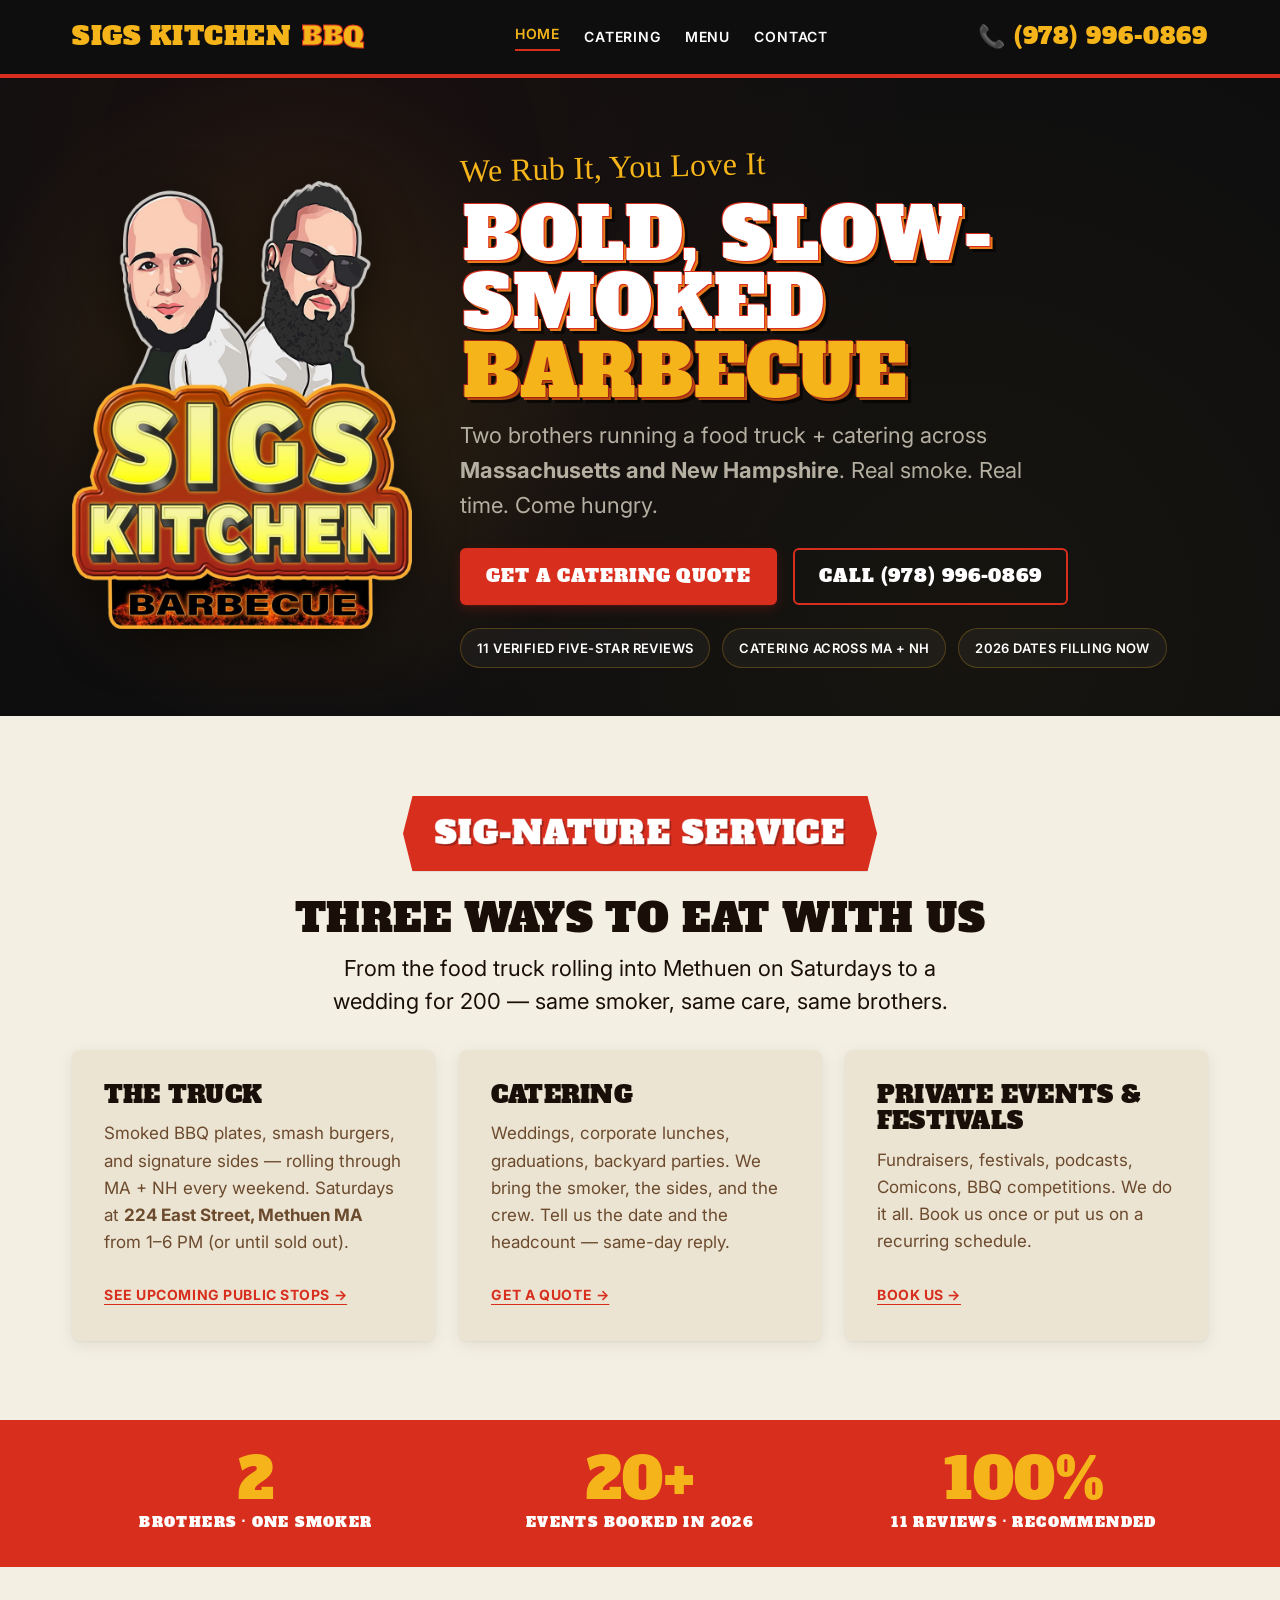
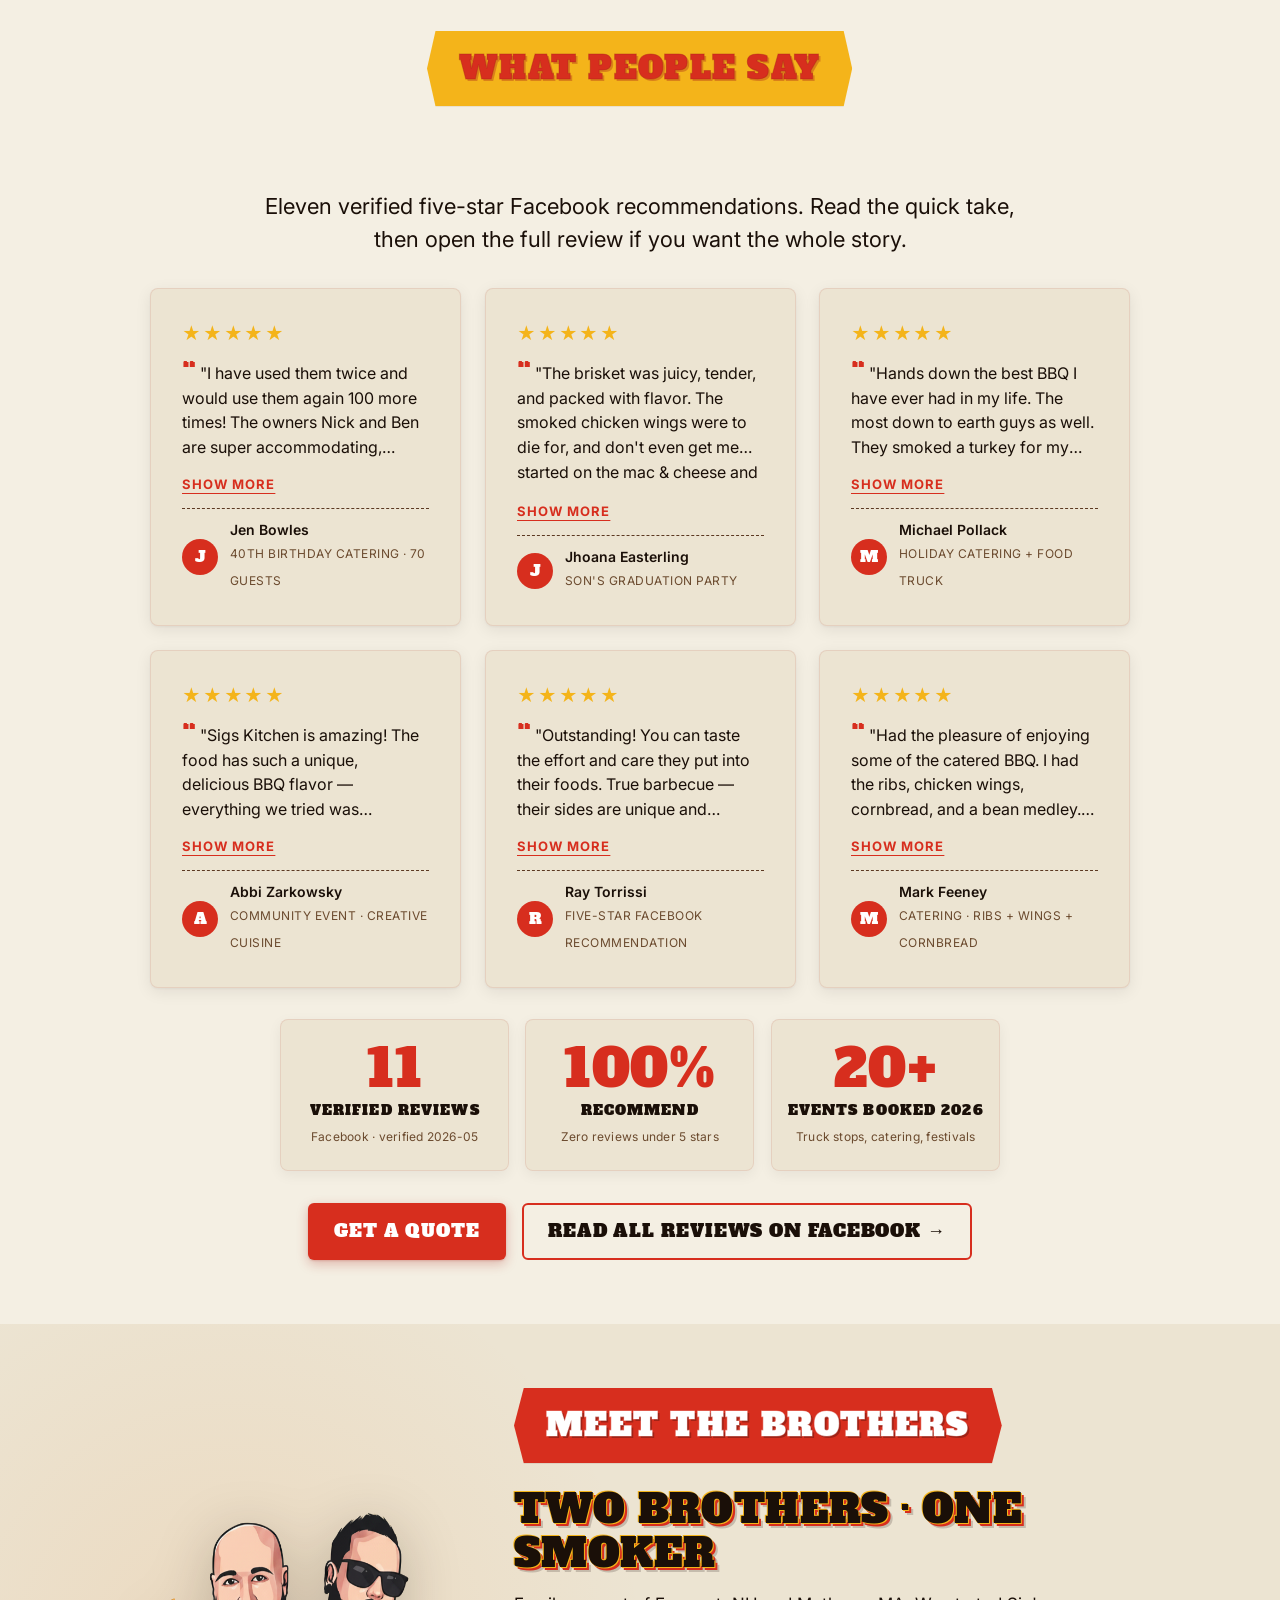
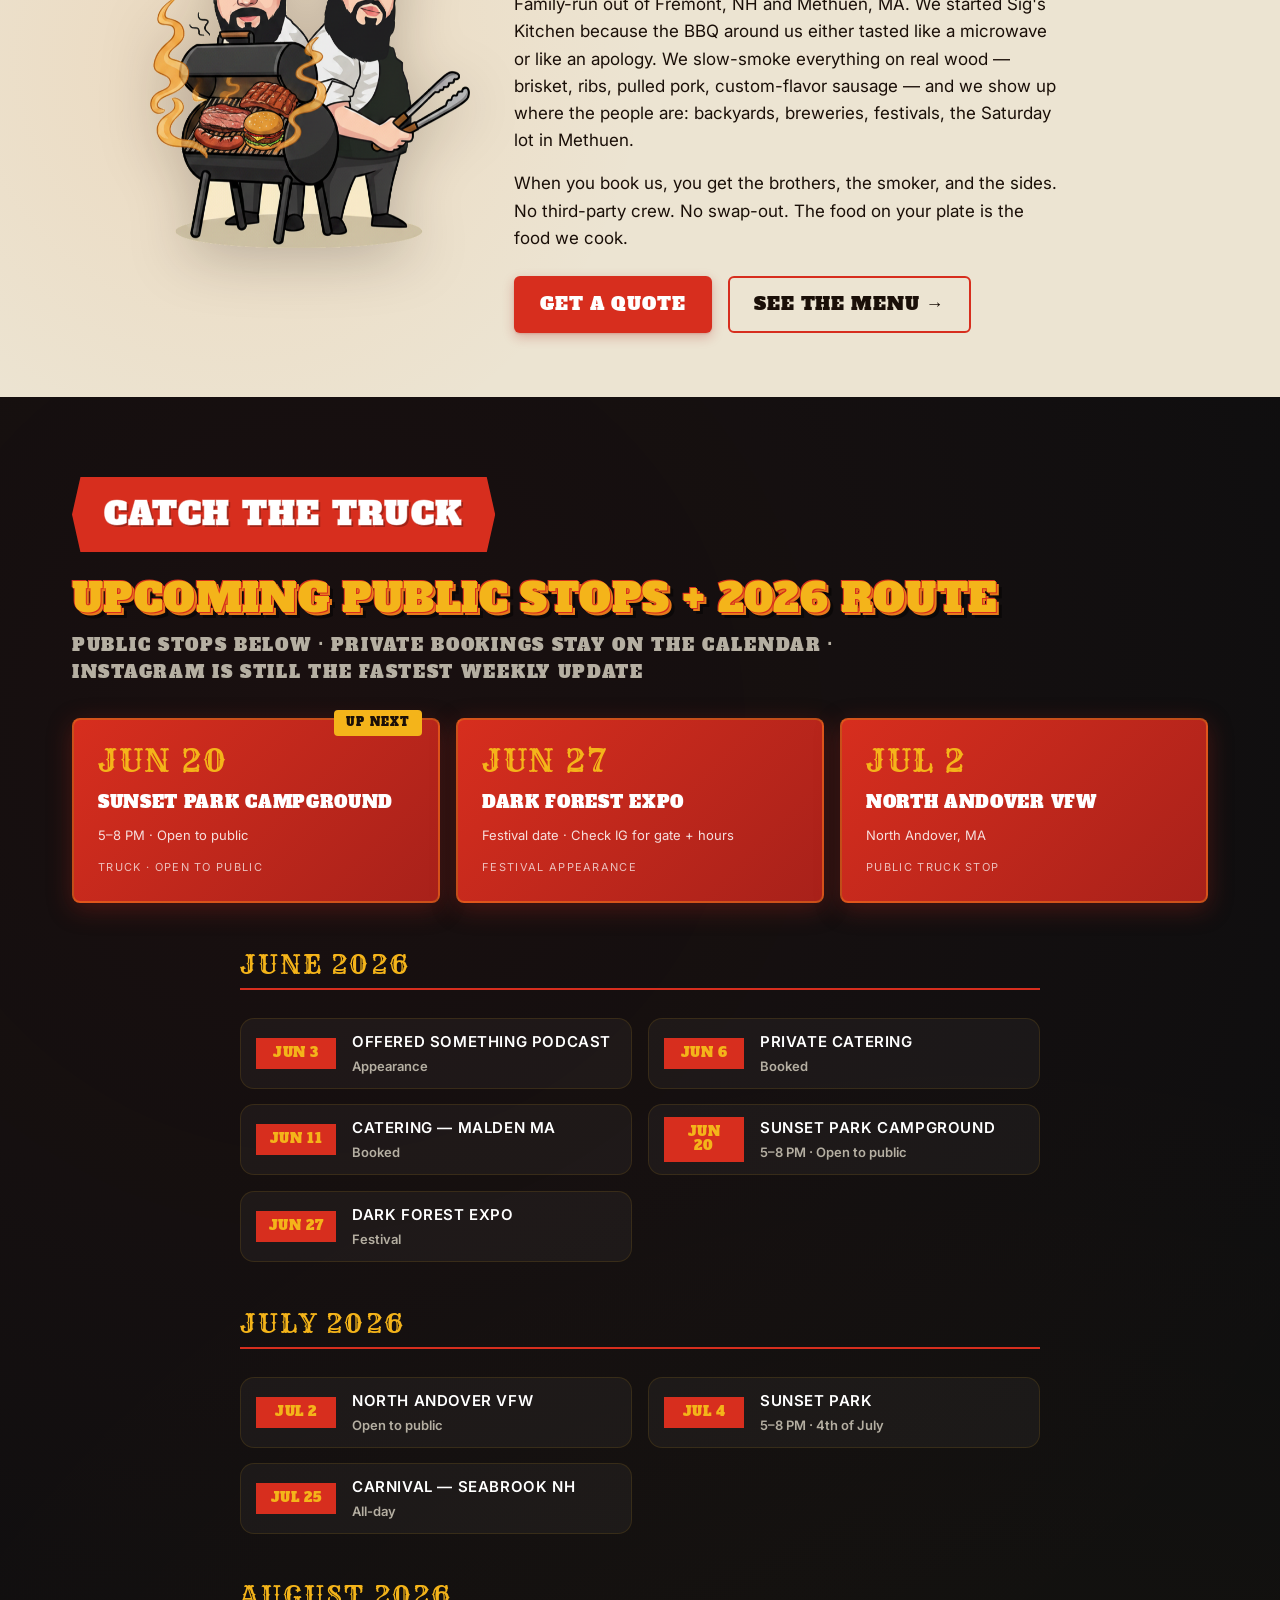
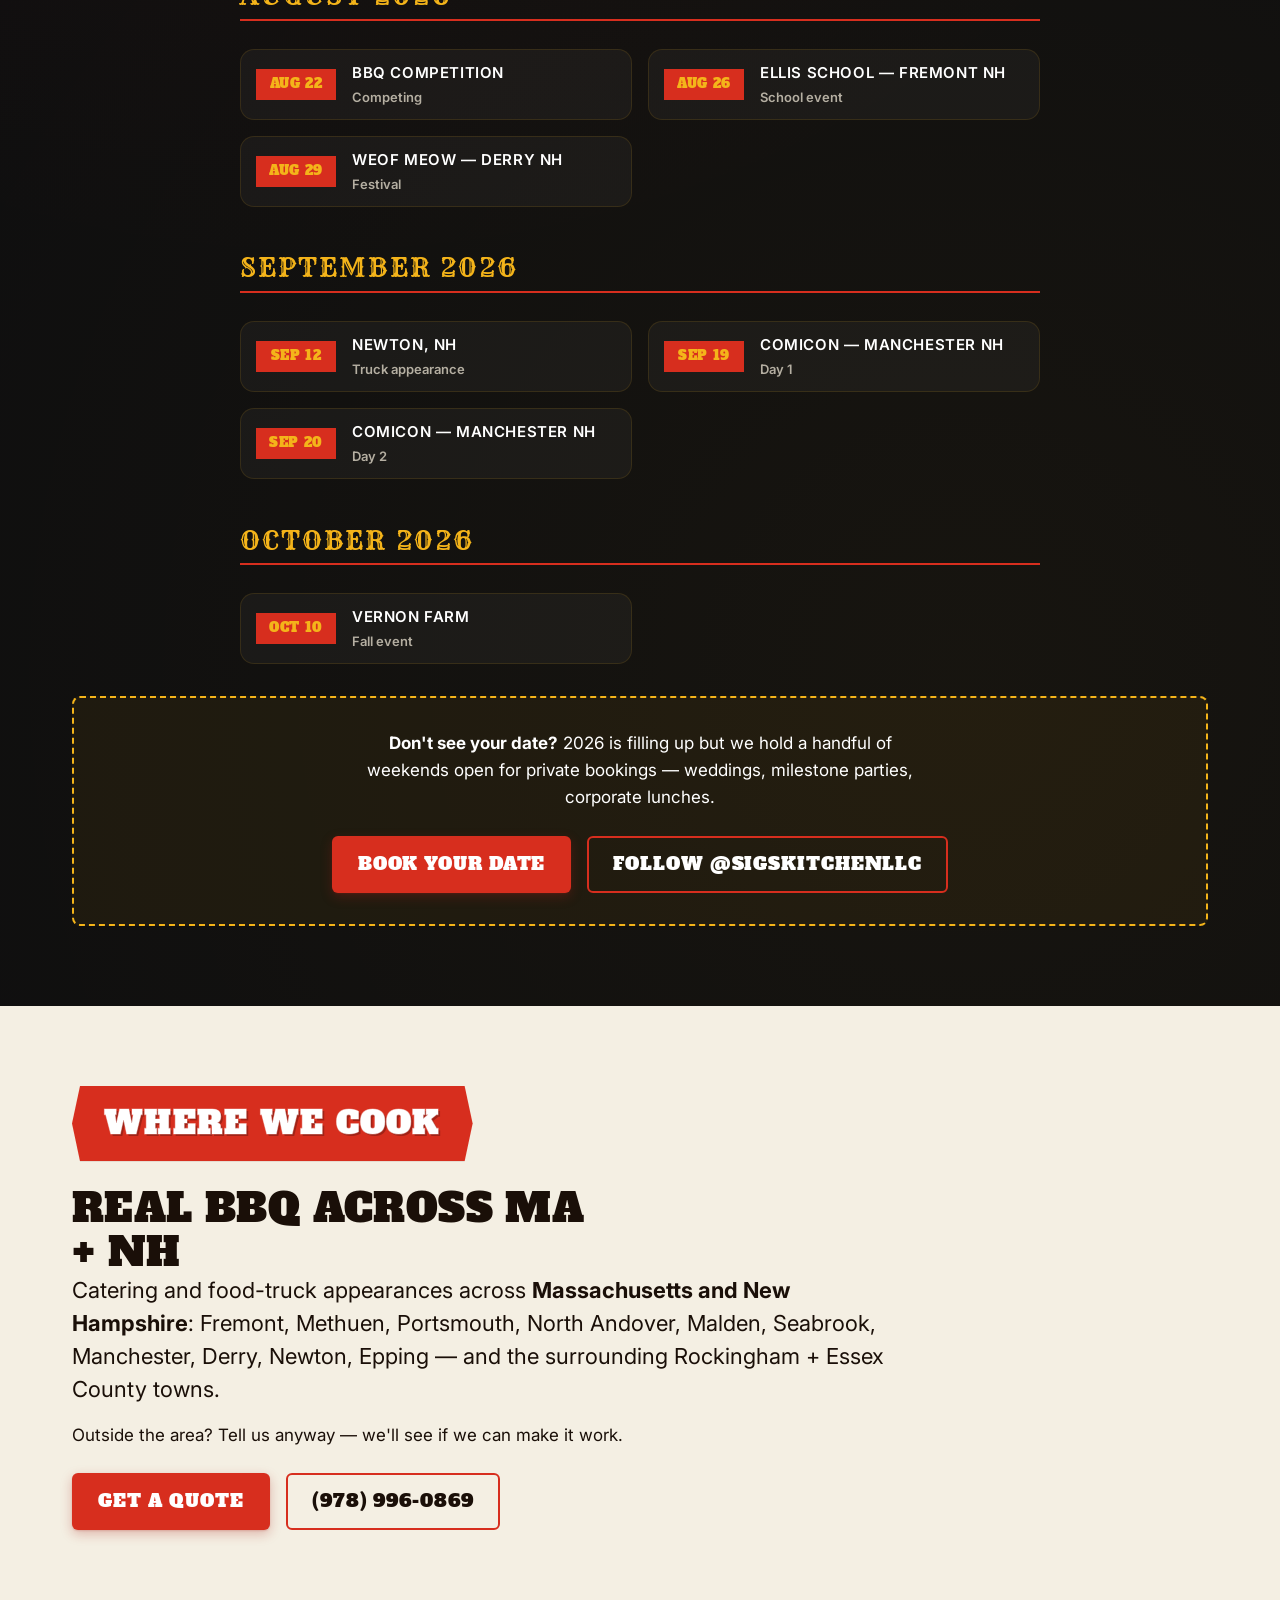
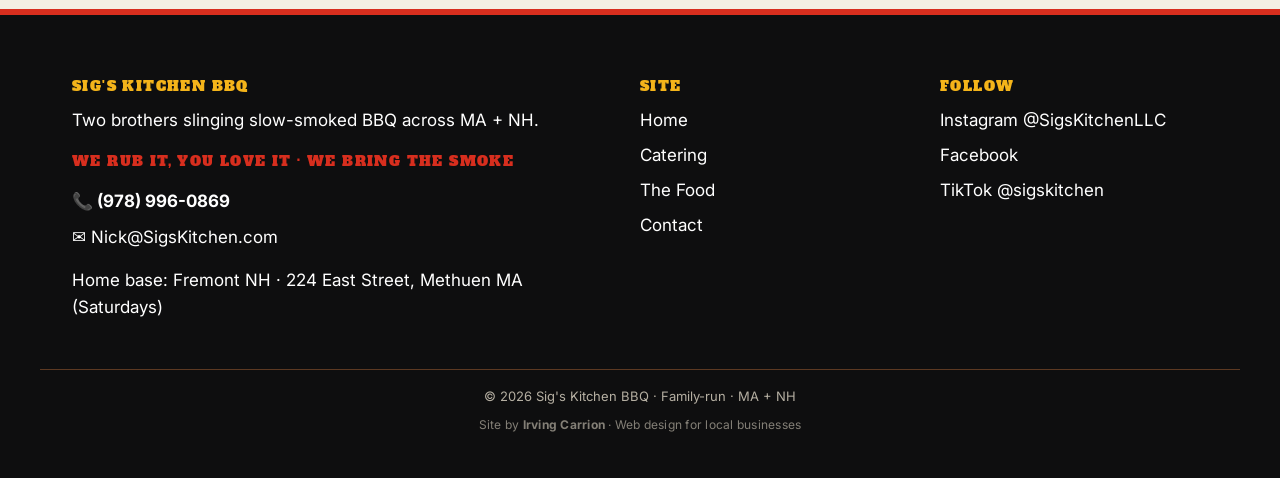
==== commit 2c8d12f3: "Stabilize homepage social share object" ====
--- a/index.html
+++ b/index.html
@@ -9,16 +9,18 @@
   <meta name="brand-slug" content="sigs-kitchen-americana-festival">
   <meta property="og:title" content="Sig's Kitchen BBQ — Slow-Smoked BBQ, Two Brothers, MA + NH">
   <meta property="og:description" content="We Rub It, You Love It. Food truck + catering. Get a quote or follow upcoming public stops.">
-  <meta property="og:image" content="https://irving1211.github.io/sigs-kitchen-bbq/img/og-image.jpg?v=1">
+  <meta property="og:image" content="https://sigskitchen.com/img/og-image-2026-06.jpg?v=2">
   <meta property="og:image:width" content="1200">
   <meta property="og:image:height" content="630">
   <meta property="og:image:type" content="image/jpeg">
   <meta property="og:image:alt" content="Sig's Kitchen Barbecue logo — Nick and Ben above the SIGS KITCHEN BARBECUE wordmark">
   <meta property="og:type" content="restaurant.restaurant">
-  <meta property="og:url" content="https://sigskitchen.com/">
+  <meta property="og:url" content="https://sigskitchen.com/facebook-share.html">
   <meta name="twitter:card" content="summary_large_image">
-  <meta name="twitter:image" content="https://irving1211.github.io/sigs-kitchen-bbq/img/og-image.jpg?v=1">
+  <meta name="twitter:image" content="https://sigskitchen.com/img/og-image-2026-06.jpg?v=2">
   <link rel="icon" type="image/png" href="img/sigs-kitchen-logo.png">
+  <link rel="shortcut icon" href="img/sigs-kitchen-logo.png">
+  <link rel="apple-touch-icon" href="img/sigs-kitchen-logo.png">
   <link rel="canonical" href="https://sigskitchen.com/">
   <link rel="preconnect" href="https://fonts.googleapis.com">
   <link rel="preconnect" href="https://fonts.gstatic.com" crossorigin>
@@ -36,7 +38,7 @@
     "email": "Nick@SigsKitchen.com",
     "priceRange": "$$",
     "servesCuisine": "American (Barbecue)",
-    "image": "https://irving1211.github.io/sigs-kitchen-bbq/img/og-image.jpg",
+    "image": "https://sigskitchen.com/img/og-image-2026-06.jpg",
     "description": "Slow-smoked BBQ food truck and catering by two brothers serving Massachusetts and New Hampshire.",
     "address": [
       { "@type": "PostalAddress", "addressLocality": "Fremont", "addressRegion": "NH", "addressCountry": "US" },
--- a/styles.css
+++ b/styles.css
@@ -635,6 +635,17 @@
 }
 .field input[type="date"] {
   min-width: 0;
+  appearance: none;
+  -webkit-appearance: none;
+  line-height: 1.2;
+  padding-block: 14px;
+}
+.field input[type="date"]::-webkit-date-and-time-value {
+  text-align: left;
+}
+.field input[type="date"]::-webkit-calendar-picker-indicator {
+  opacity: 0.8;
+  cursor: pointer;
 }
 @media (min-width: 720px) {
   .field--row { grid-template-columns: repeat(2, minmax(0, 1fr)); gap: var(--space-3); }
@@ -1310,6 +1321,7 @@
   color: rgba(255,255,255,0.85);
   text-transform: none;
   letter-spacing: 0;
+  line-height: 1.15;
 }
 .next-stop-card__type {
   font-size: 11px;
@@ -1318,6 +1330,11 @@
   color: rgba(255,255,255,0.7);
   margin-top: auto;
   padding-top: var(--space-1);
+}
+@media (min-width: 768px) {
+  .next-stop-card__time {
+    white-space: nowrap;
+  }
 }
 
 .schedule__month-header {
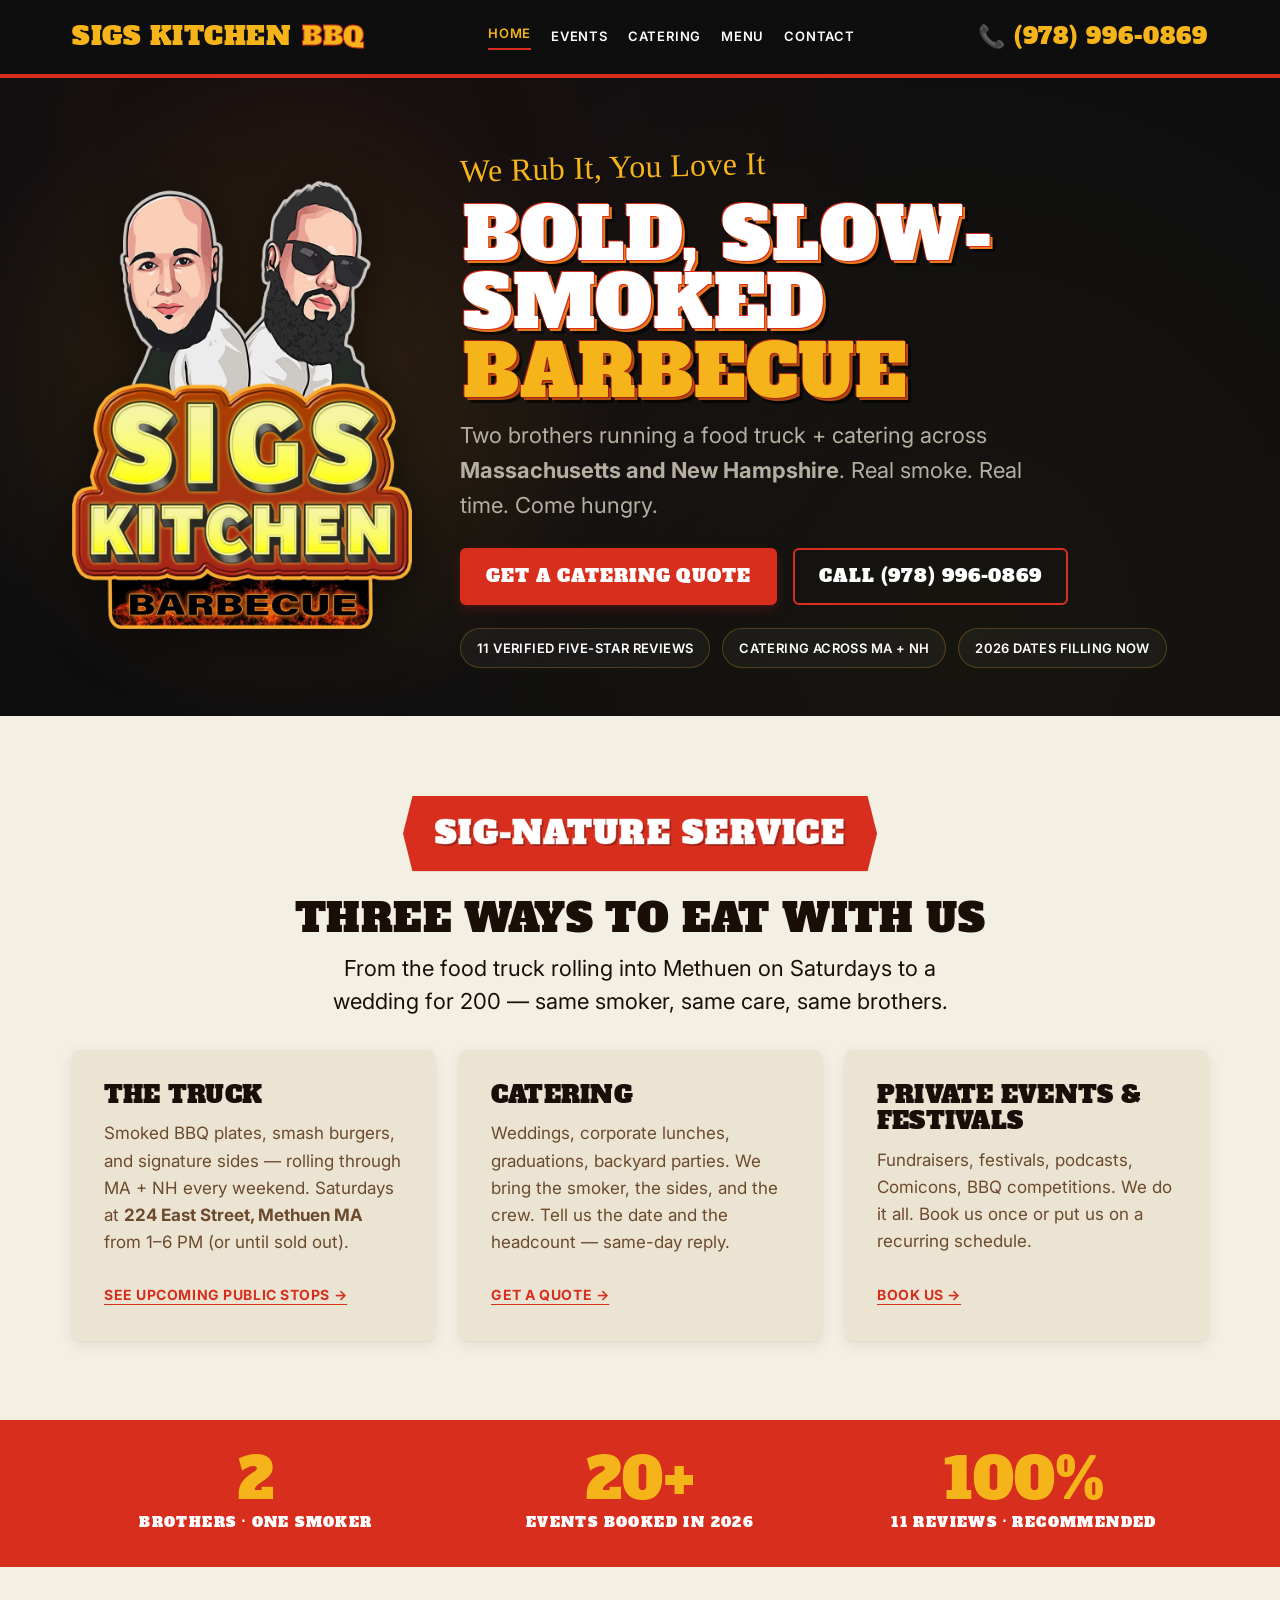
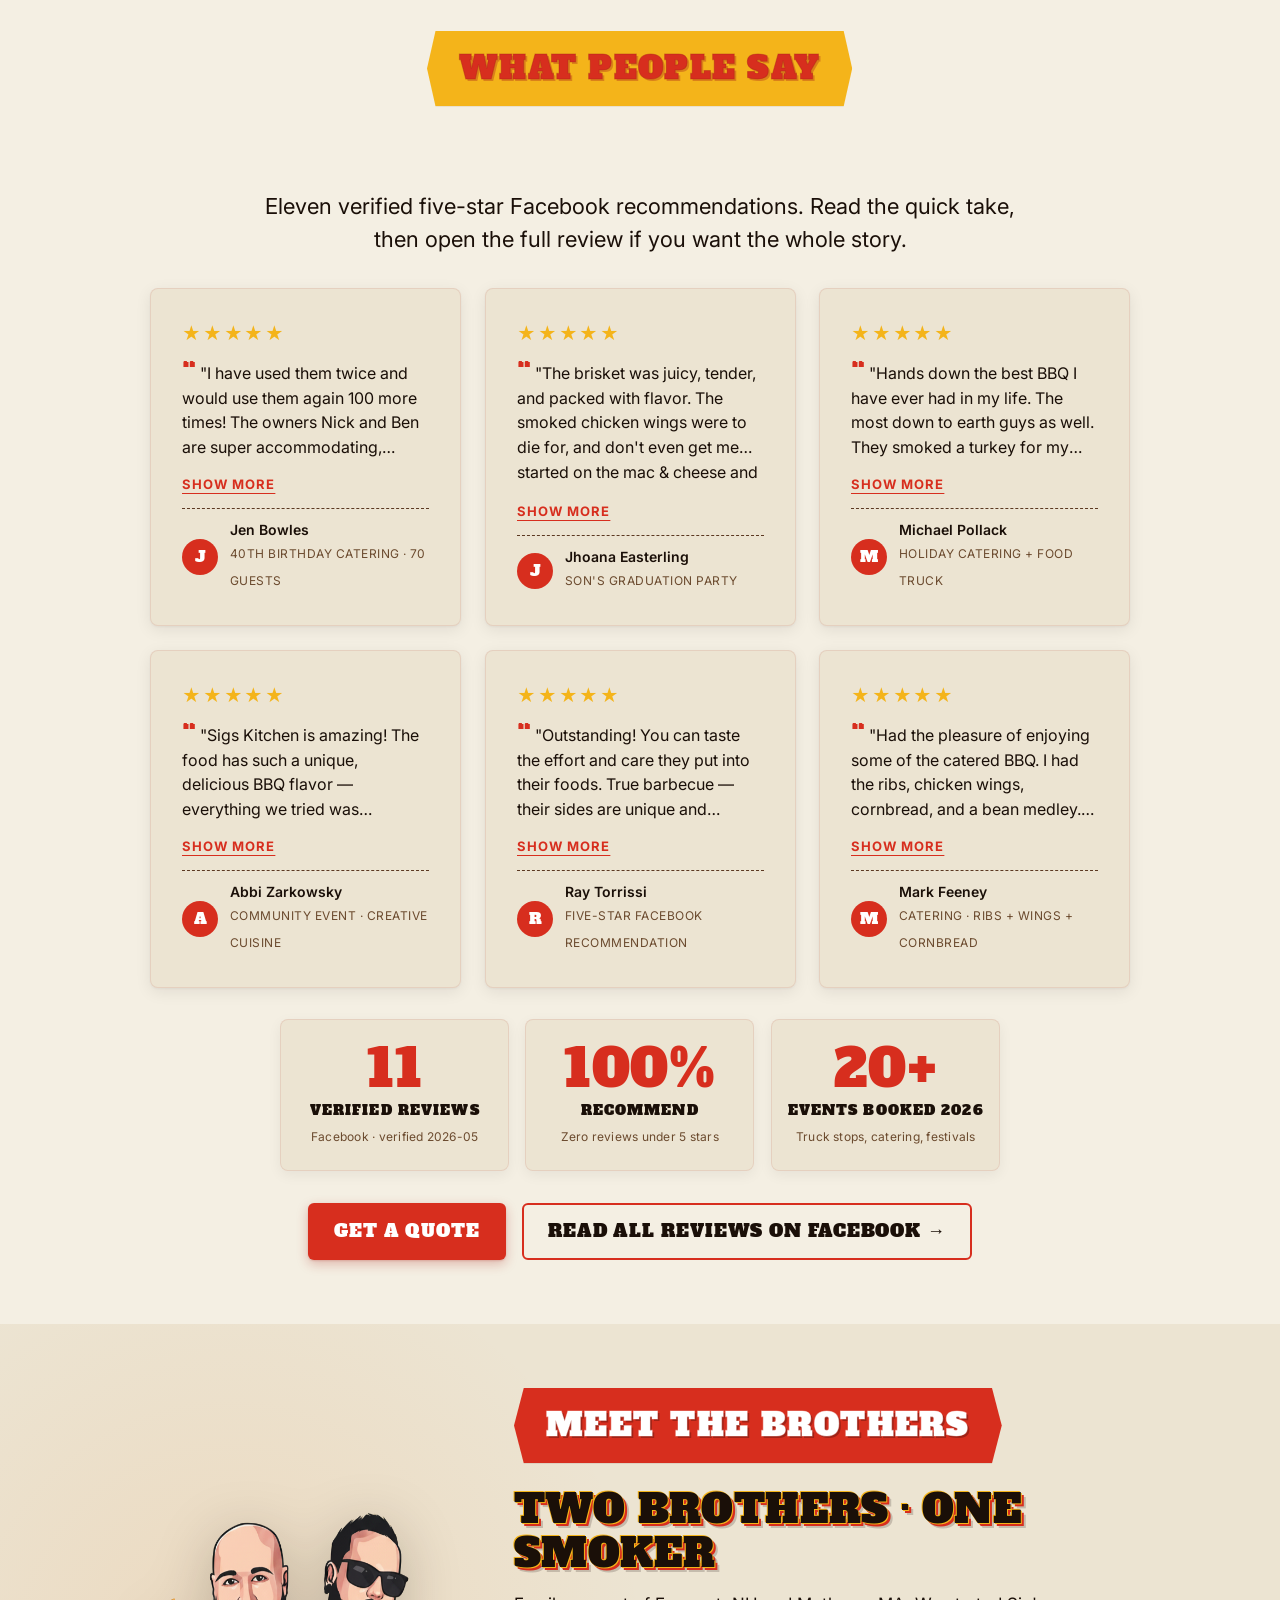
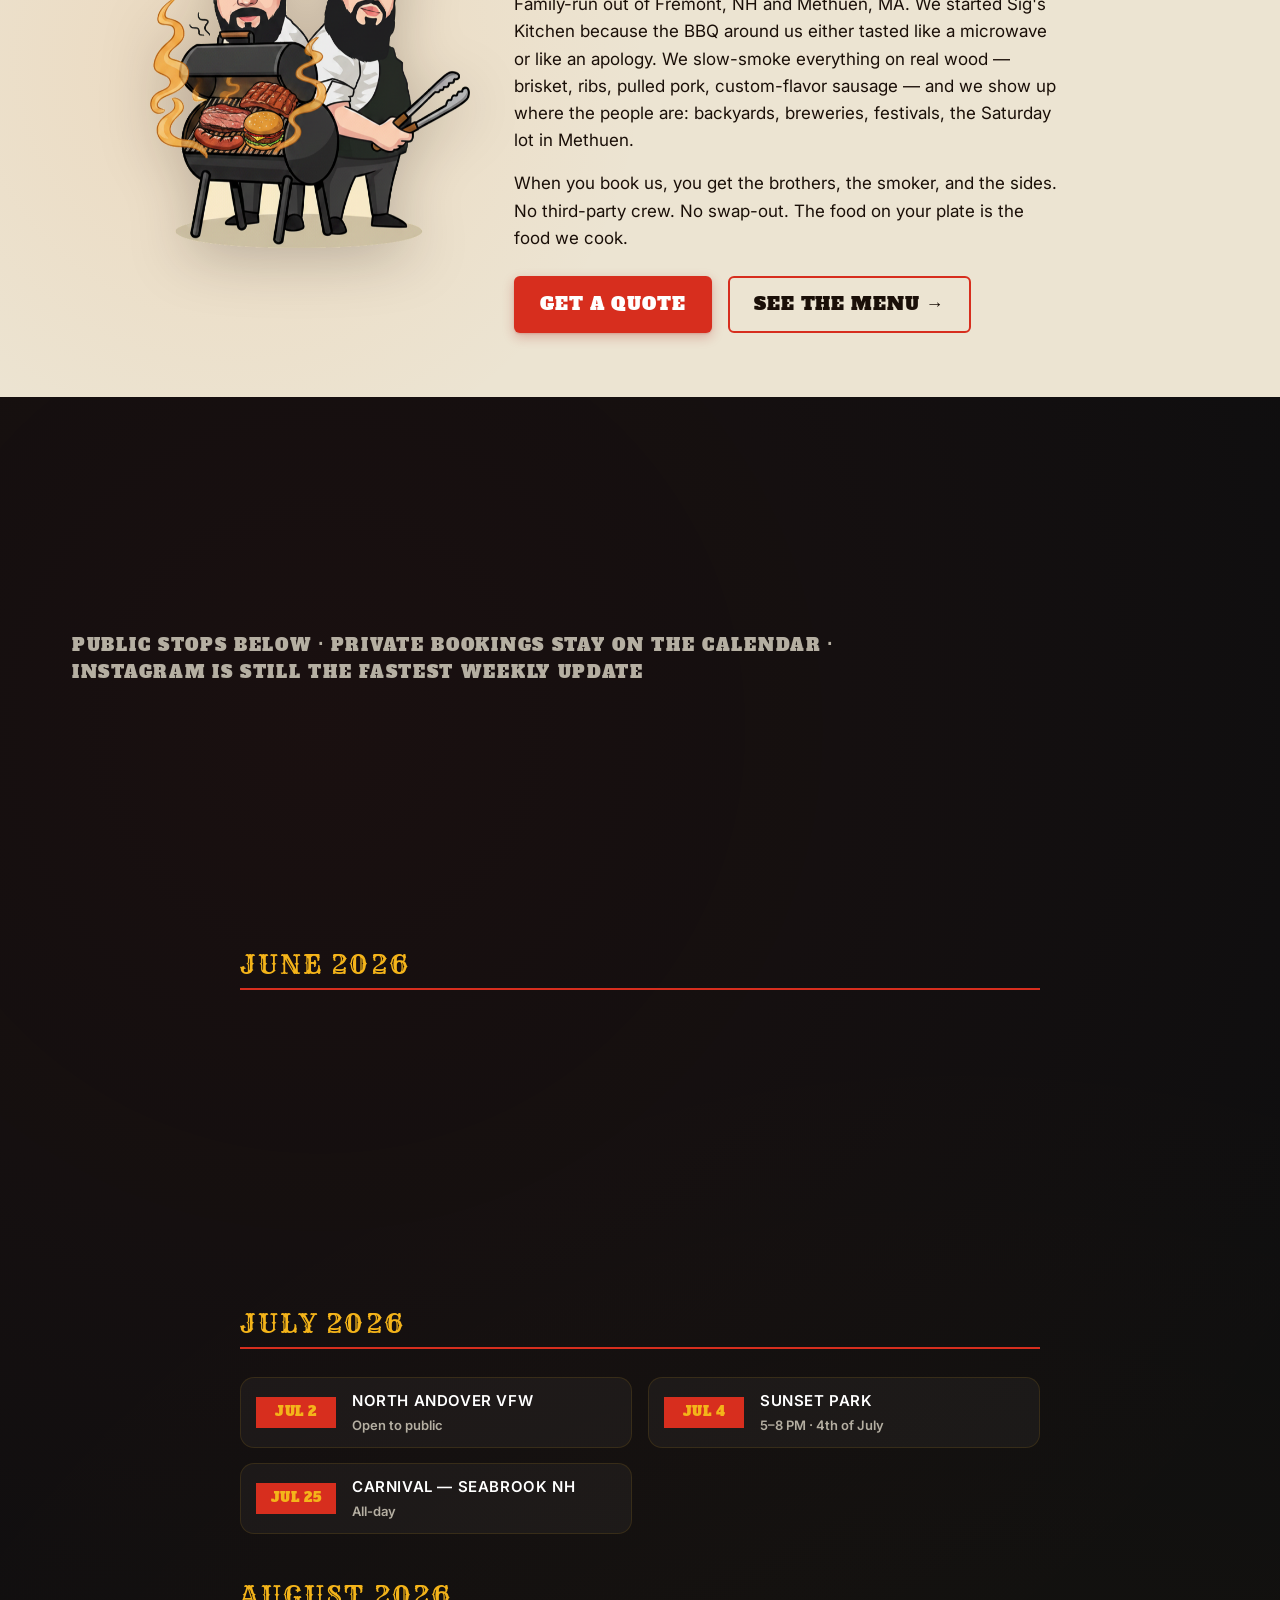
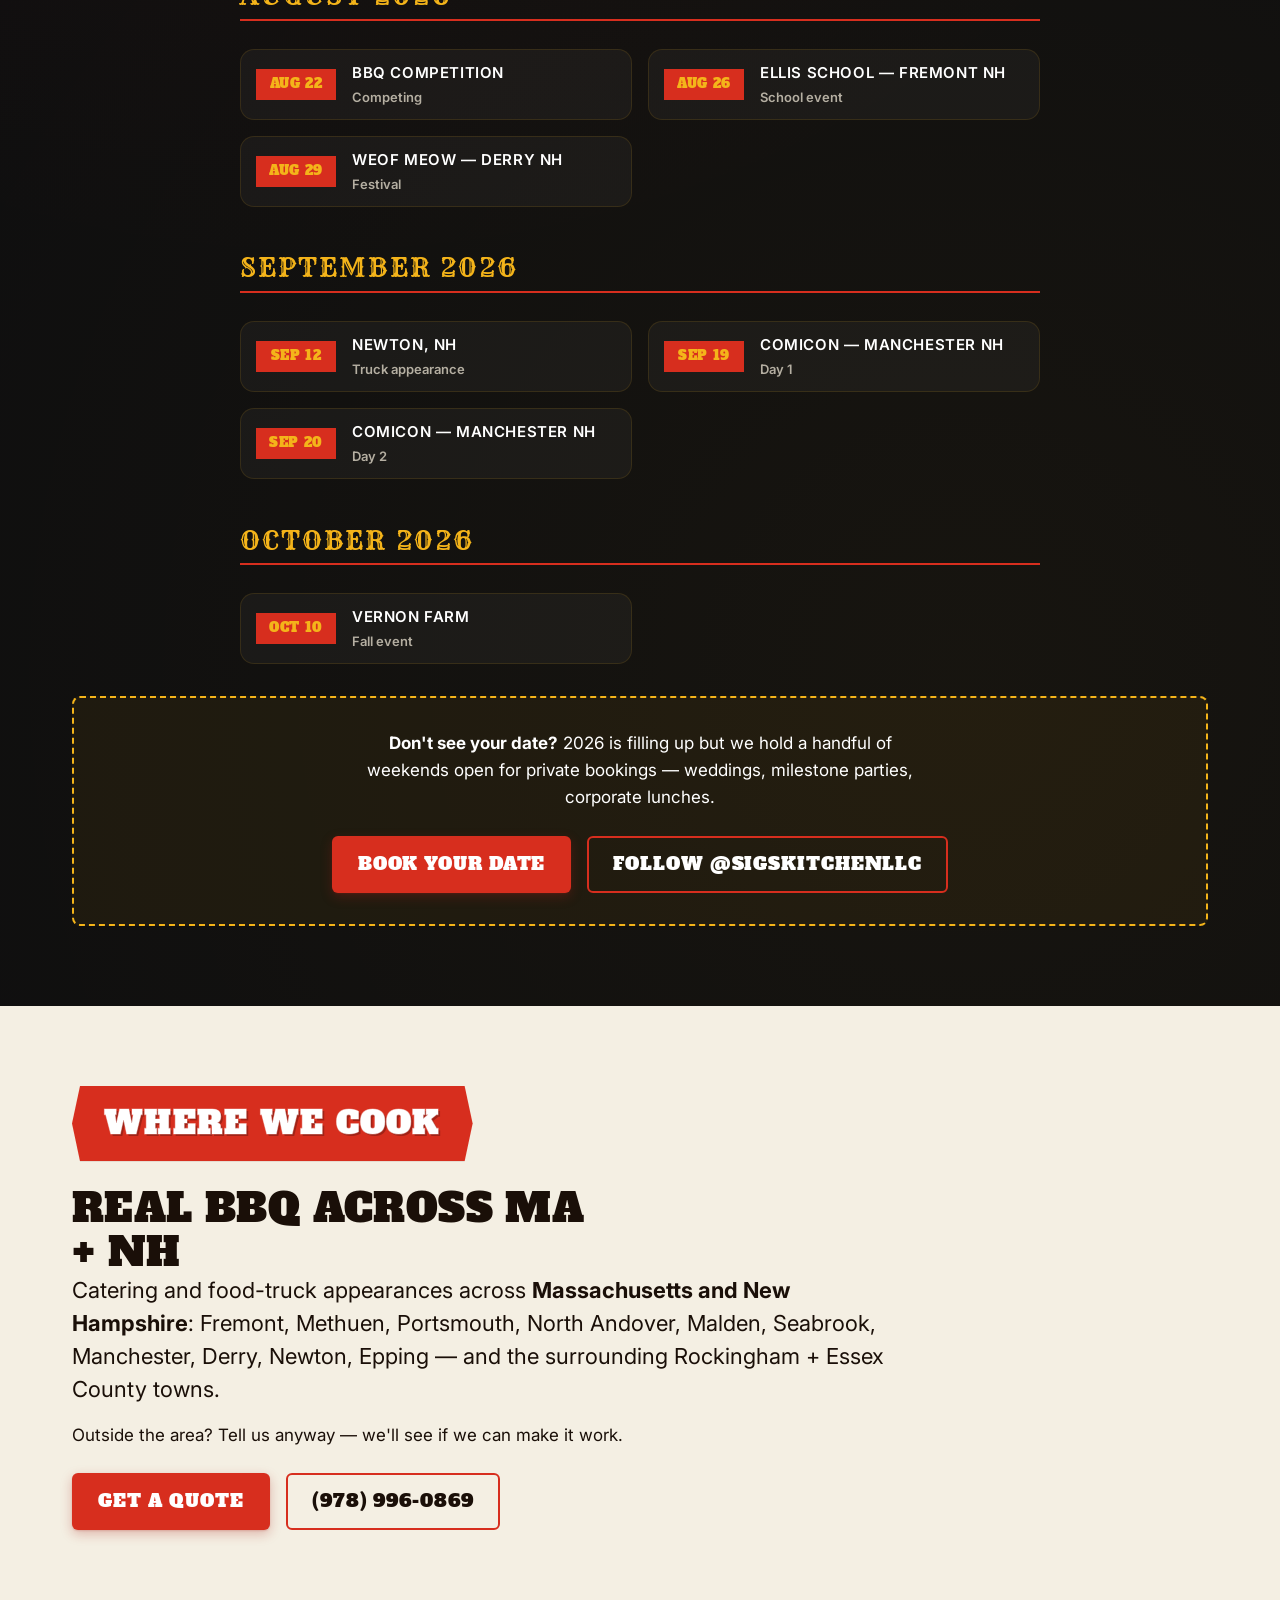
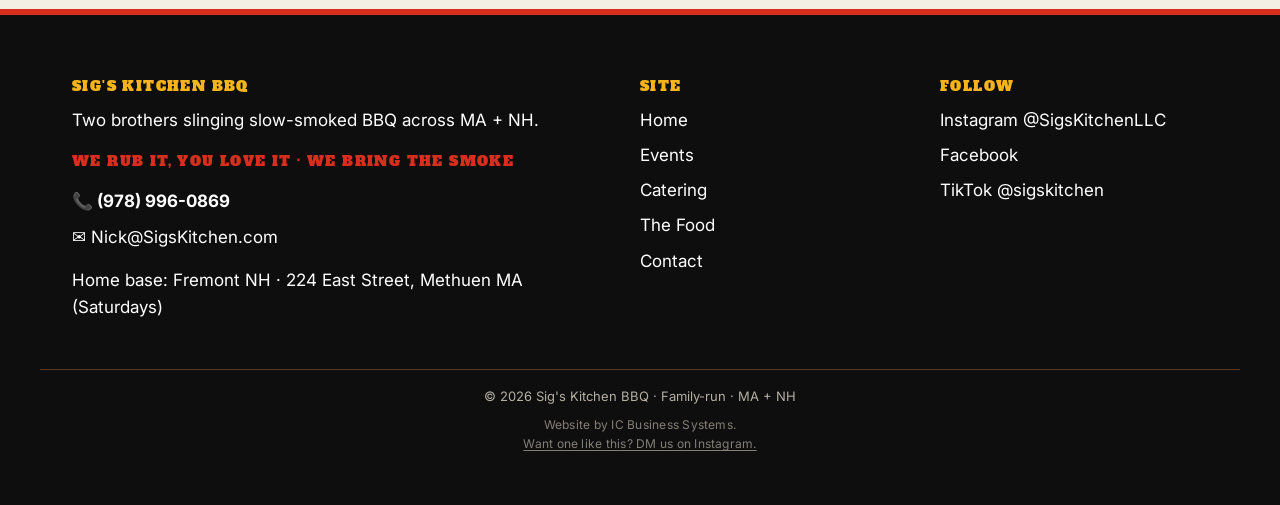
==== commit 3c9aeea5: "Add events page and improve search branding" ====
--- a/index.html
+++ b/index.html
@@ -9,6 +9,7 @@
   <meta name="brand-slug" content="sigs-kitchen-americana-festival">
   <meta property="og:title" content="Sig's Kitchen BBQ — Slow-Smoked BBQ, Two Brothers, MA + NH">
   <meta property="og:description" content="We Rub It, You Love It. Food truck + catering. Get a quote or follow upcoming public stops.">
+  <meta property="og:site_name" content="Sig's Kitchen BBQ">
   <meta property="og:image" content="https://sigskitchen.com/img/og-image-2026-06.jpg?v=2">
   <meta property="og:image:width" content="1200">
   <meta property="og:image:height" content="630">
@@ -18,14 +19,15 @@
   <meta property="og:url" content="https://sigskitchen.com/facebook-share.html">
   <meta name="twitter:card" content="summary_large_image">
   <meta name="twitter:image" content="https://sigskitchen.com/img/og-image-2026-06.jpg?v=2">
-  <link rel="icon" type="image/png" href="img/sigs-kitchen-logo.png">
-  <link rel="shortcut icon" href="img/sigs-kitchen-logo.png">
-  <link rel="apple-touch-icon" href="img/sigs-kitchen-logo.png">
+  <link rel="icon" href="/favicon-48.png" sizes="48x48" type="image/png">
+  <link rel="icon" href="/favicon-192.png" sizes="192x192" type="image/png">
+  <link rel="apple-touch-icon" href="/apple-touch-icon.png">
+  <link rel="manifest" href="/site.webmanifest">
   <link rel="canonical" href="https://sigskitchen.com/">
   <link rel="preconnect" href="https://fonts.googleapis.com">
   <link rel="preconnect" href="https://fonts.gstatic.com" crossorigin>
   <link rel="stylesheet" href="https://fonts.googleapis.com/css2?family=Alfa+Slab+One&family=Inter:wght@400;500;600;700&family=Permanent+Marker&family=Rye&display=swap">
-  <link rel="stylesheet" href="styles.css?v=9">
+  <link rel="stylesheet" href="styles.css?v=10">
   <script type="application/ld+json">
   {
     "@context": "https://schema.org",
@@ -71,7 +73,16 @@
     }
   }
   </script>
-  <script defer src="js/polish.js?v=9"></script>
+  <script type="application/ld+json">
+  {
+    "@context": "https://schema.org",
+    "@type": "WebSite",
+    "name": "Sig's Kitchen BBQ",
+    "alternateName": "Sigs Kitchen BBQ",
+    "url": "https://sigskitchen.com/"
+  }
+  </script>
+  <script defer src="js/polish.js?v=10"></script>
 </head>
 <body>
 
@@ -86,6 +97,7 @@
     </button>
     <nav class="site-nav" id="site-nav" aria-label="Main">
       <a href="index.html" class="active">Home</a>
+      <a href="events.html">Events</a>
       <a href="catering.html">Catering</a>
       <a href="menu.html">Menu</a>
       <a href="contact.html">Contact</a>
@@ -129,7 +141,7 @@
       <article class="service-card">
         <h3>The Truck</h3>
         <p>Smoked BBQ plates, smash burgers, and signature sides — rolling through MA + NH every weekend. Saturdays at <strong>224 East Street, Methuen MA</strong> from 1–6 PM (or until sold out).</p>
-        <a href="#schedule">See upcoming public stops →</a>
+        <a href="events.html">See upcoming public stops &rarr;</a>
       </article>
       <article class="service-card">
         <h3>Catering</h3>
@@ -401,6 +413,7 @@
     <div>
       <h3>Site</h3>
       <a href="index.html">Home</a>
+      <a href="events.html">Events</a>
       <a href="catering.html">Catering</a>
       <a href="menu.html">The Food</a>
       <a href="contact.html">Contact</a>
@@ -415,7 +428,7 @@
   <div class="container site-footer__legal">
     © 2026 Sig's Kitchen BBQ · Family-run · MA + NH
   </div>
-  <div class="container site-footer__credit">Site by <strong>Irving Carrion</strong> · Web design for local businesses</div>
+  <div class="container site-footer__credit">Website by IC Business Systems. <a href="https://www.instagram.com/icbizsystems/" target="_blank" rel="noopener">Want one like this? DM us on Instagram.</a></div>
 </footer>
 
 <!-- MOBILE STICKY BAR -->
--- a/styles.css
+++ b/styles.css
@@ -164,6 +164,7 @@
   font-size: 18px;
   letter-spacing: 0.06em;
   text-transform: uppercase;
+  white-space: nowrap;
   padding: var(--space-3) var(--space-1);
   border-bottom: 1px solid rgba(255,255,255,0.08);
   margin: 0;
@@ -217,10 +218,10 @@
     align-items: center;
   }
   .site-nav a {
-    margin-inline: var(--space-2);
+    margin-inline: 10px;
     padding: 0;
     border-bottom: none;
-    font-size: 14px;
+    font-size: 13px;
     font-family: inherit;
     font-weight: 600;
   }
@@ -592,6 +593,16 @@
   margin: var(--space-5) auto 0;
 }
 .catering-form-wrap h3 { margin-bottom: var(--space-3); }
+.form-status {
+  margin-bottom: var(--space-3);
+  padding: var(--space-2) var(--space-3);
+  border-radius: var(--r-btn);
+  border: 1px solid rgba(176, 52, 35, 0.18);
+  background: #fff3ee;
+  color: #7c2d12;
+  font-weight: 600;
+  line-height: 1.5;
+}
 .field {
   margin-bottom: var(--space-3);
 }
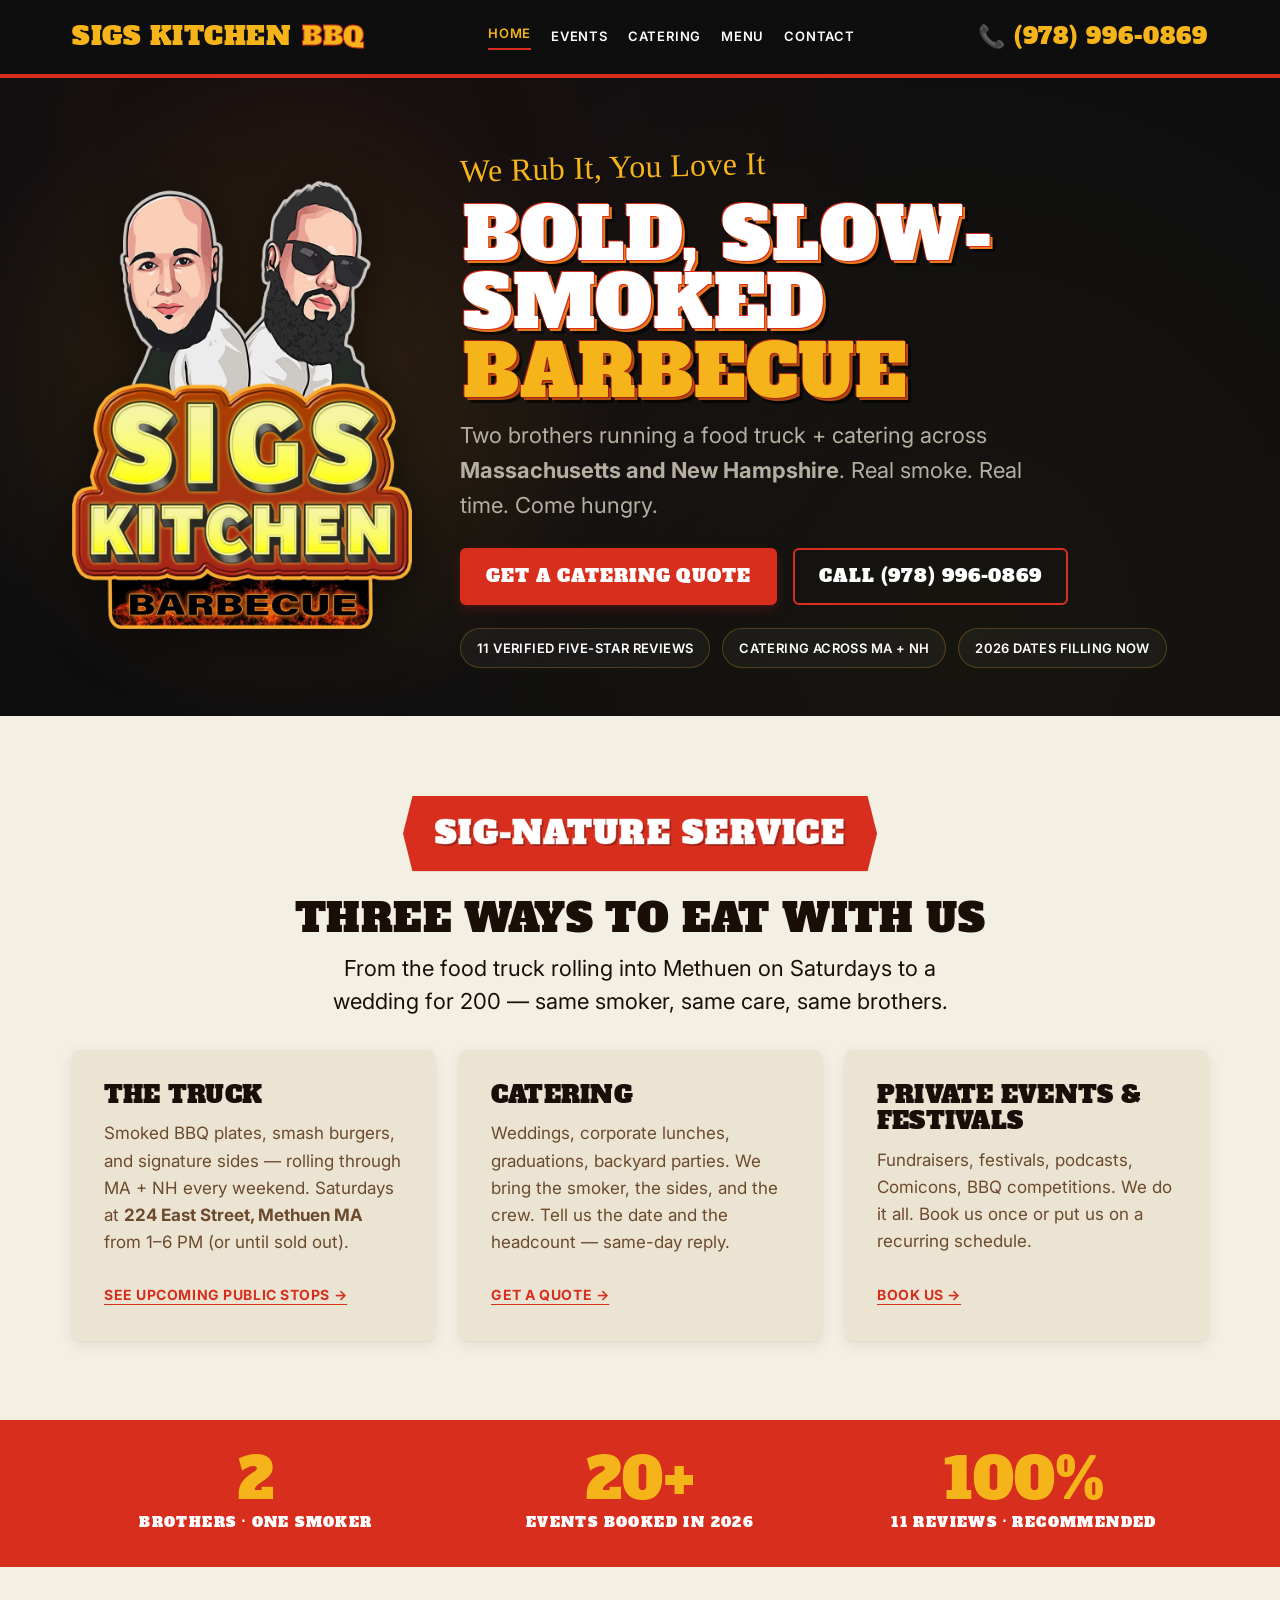
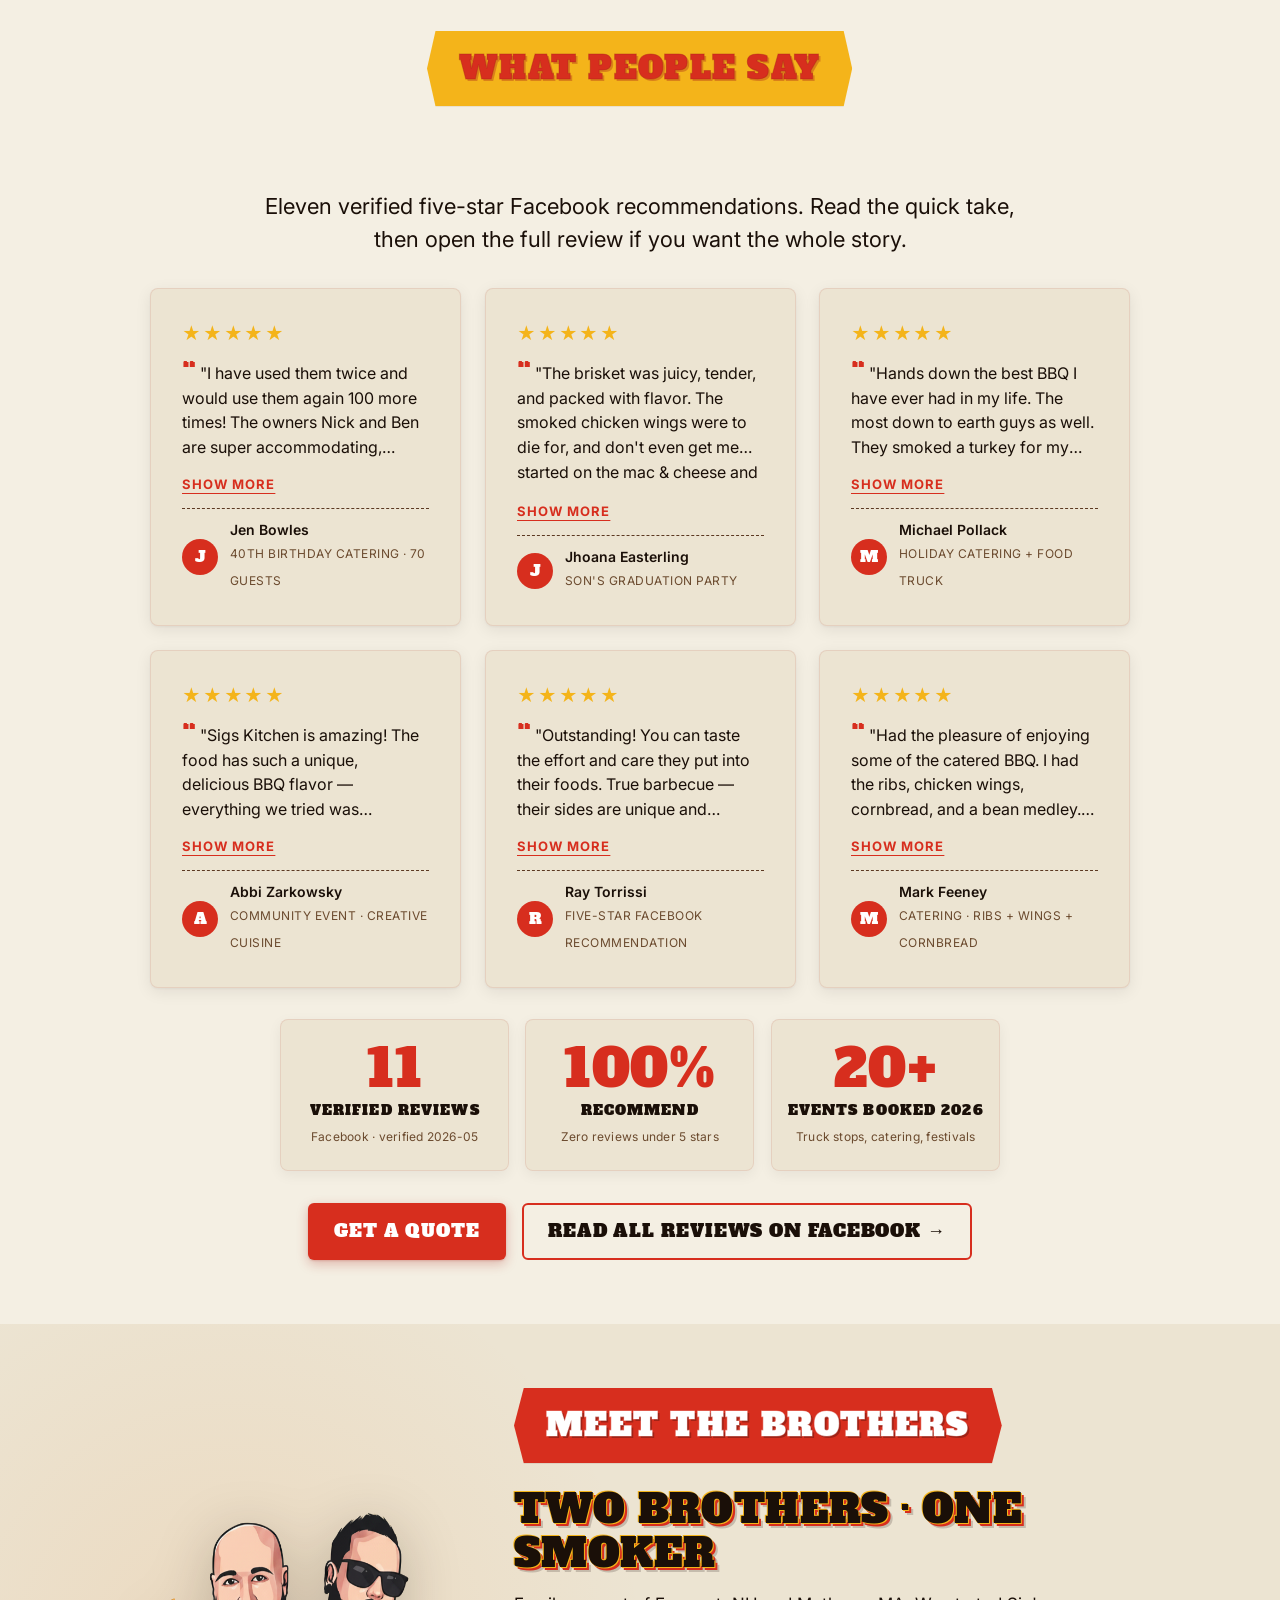
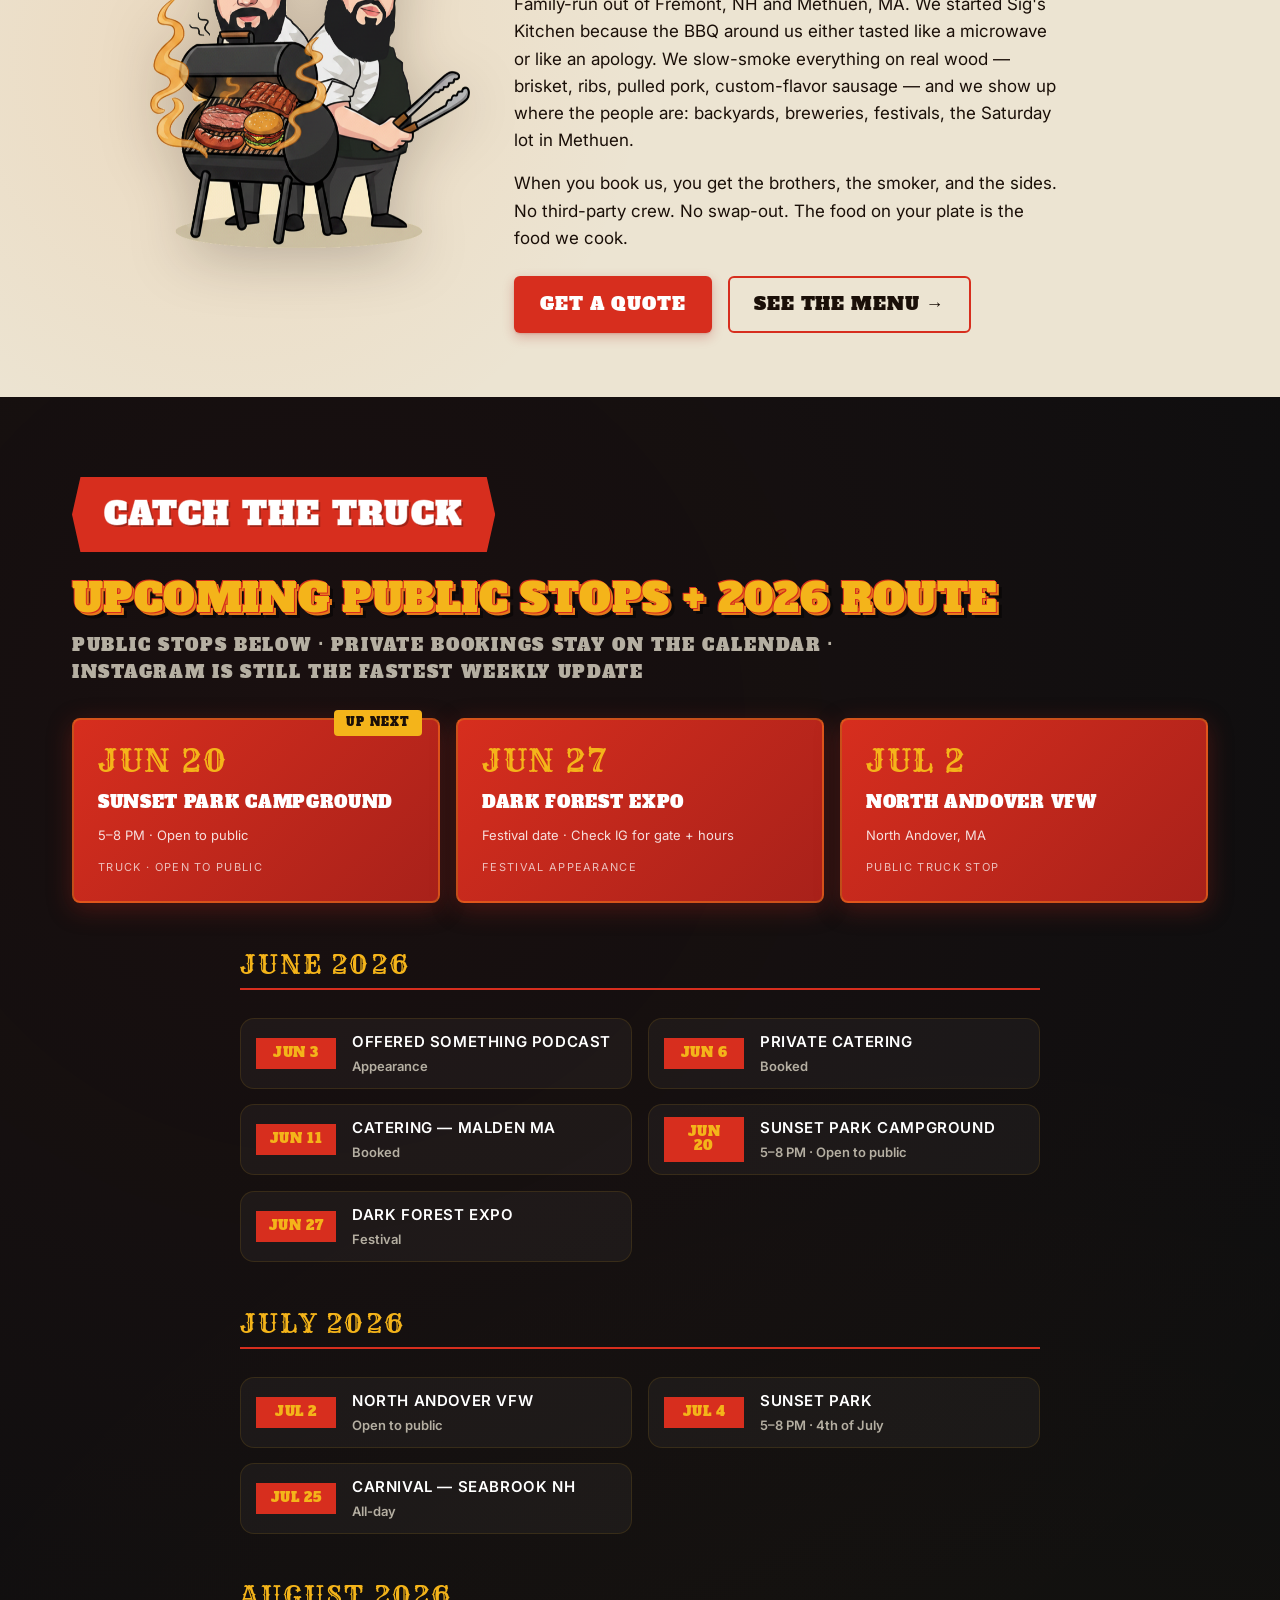
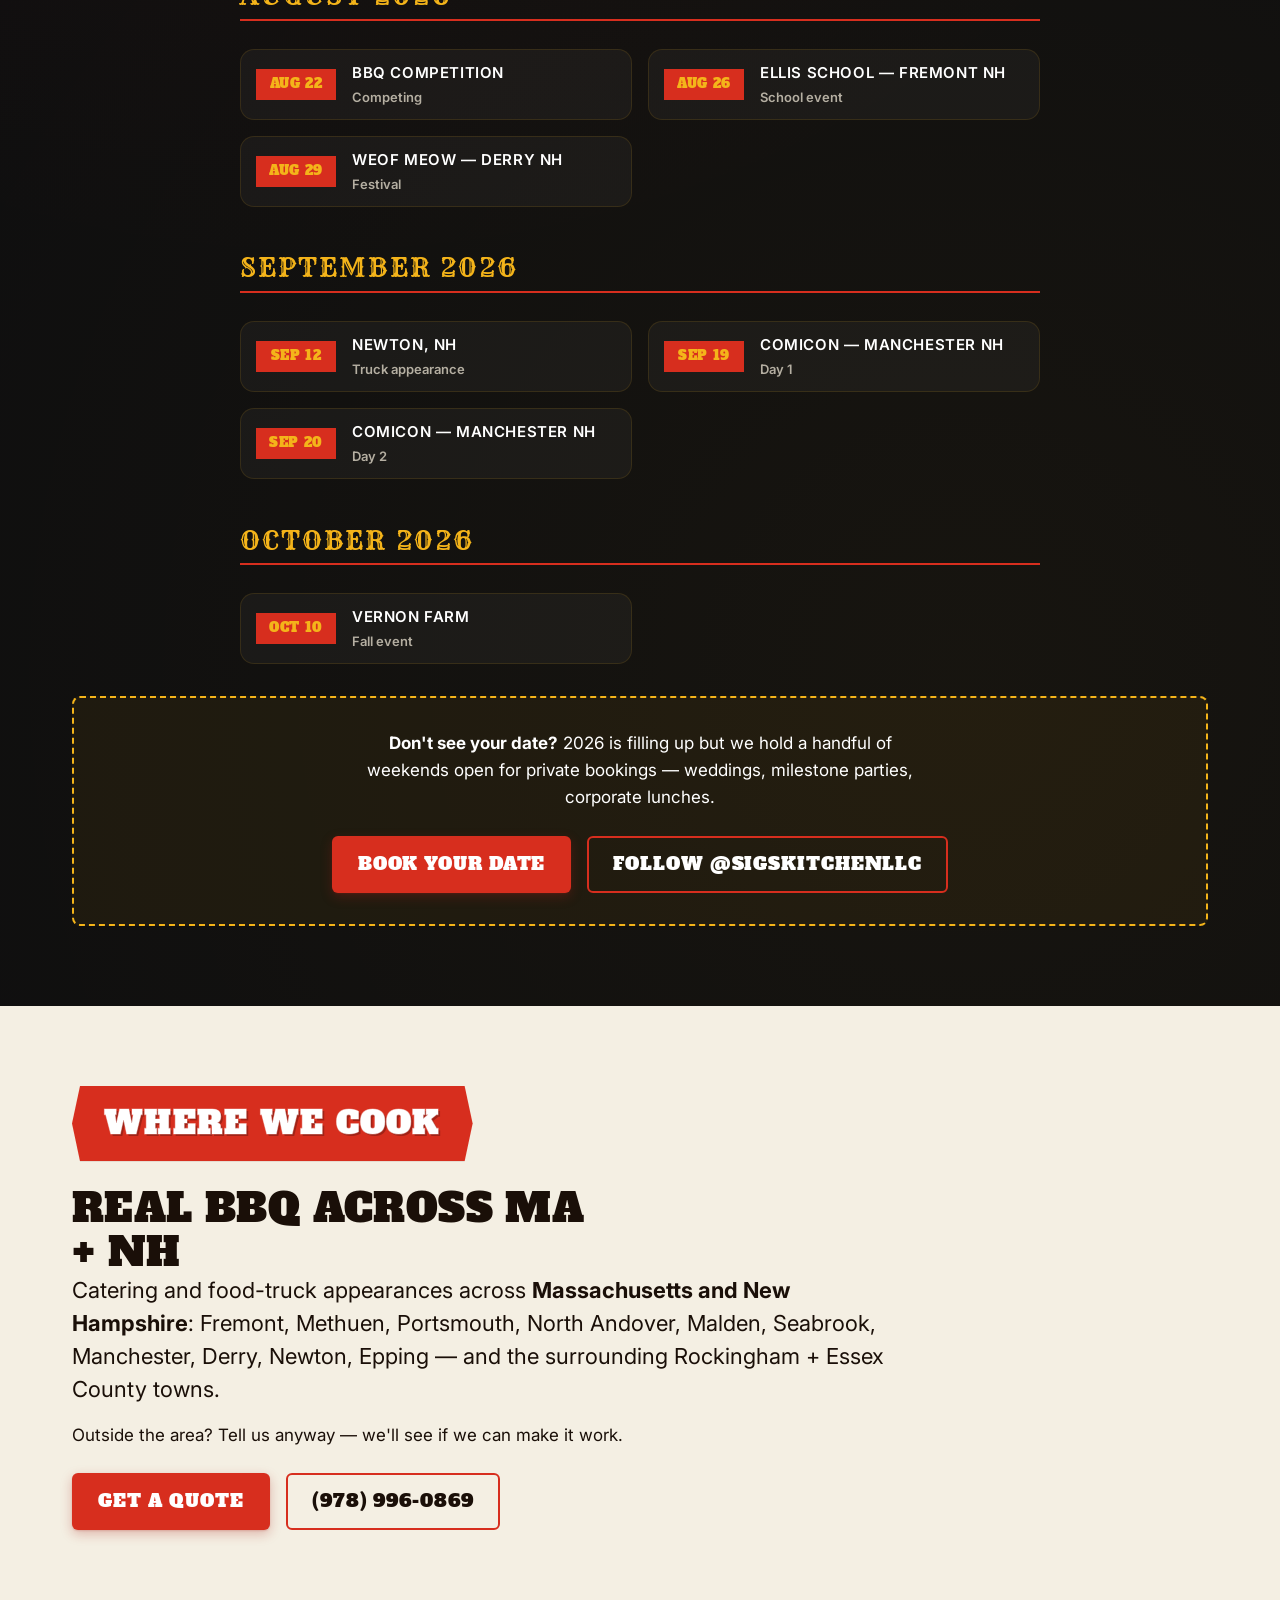
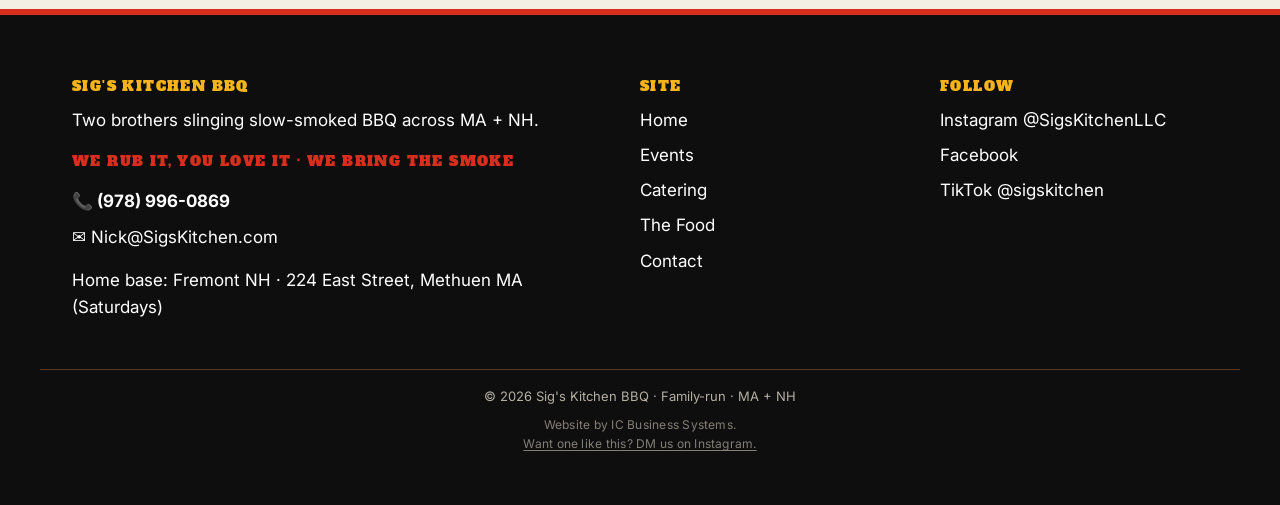
==== commit 0b5c1713: "Use live 192px favicon asset sitewide" ====
--- a/index.html
+++ b/index.html
@@ -19,7 +19,6 @@
   <meta property="og:url" content="https://sigskitchen.com/facebook-share.html">
   <meta name="twitter:card" content="summary_large_image">
   <meta name="twitter:image" content="https://sigskitchen.com/img/og-image-2026-06.jpg?v=2">
-  <link rel="icon" href="/favicon-48.png" sizes="48x48" type="image/png">
   <link rel="icon" href="/favicon-192.png" sizes="192x192" type="image/png">
   <link rel="apple-touch-icon" href="/apple-touch-icon.png">
   <link rel="manifest" href="/site.webmanifest">
